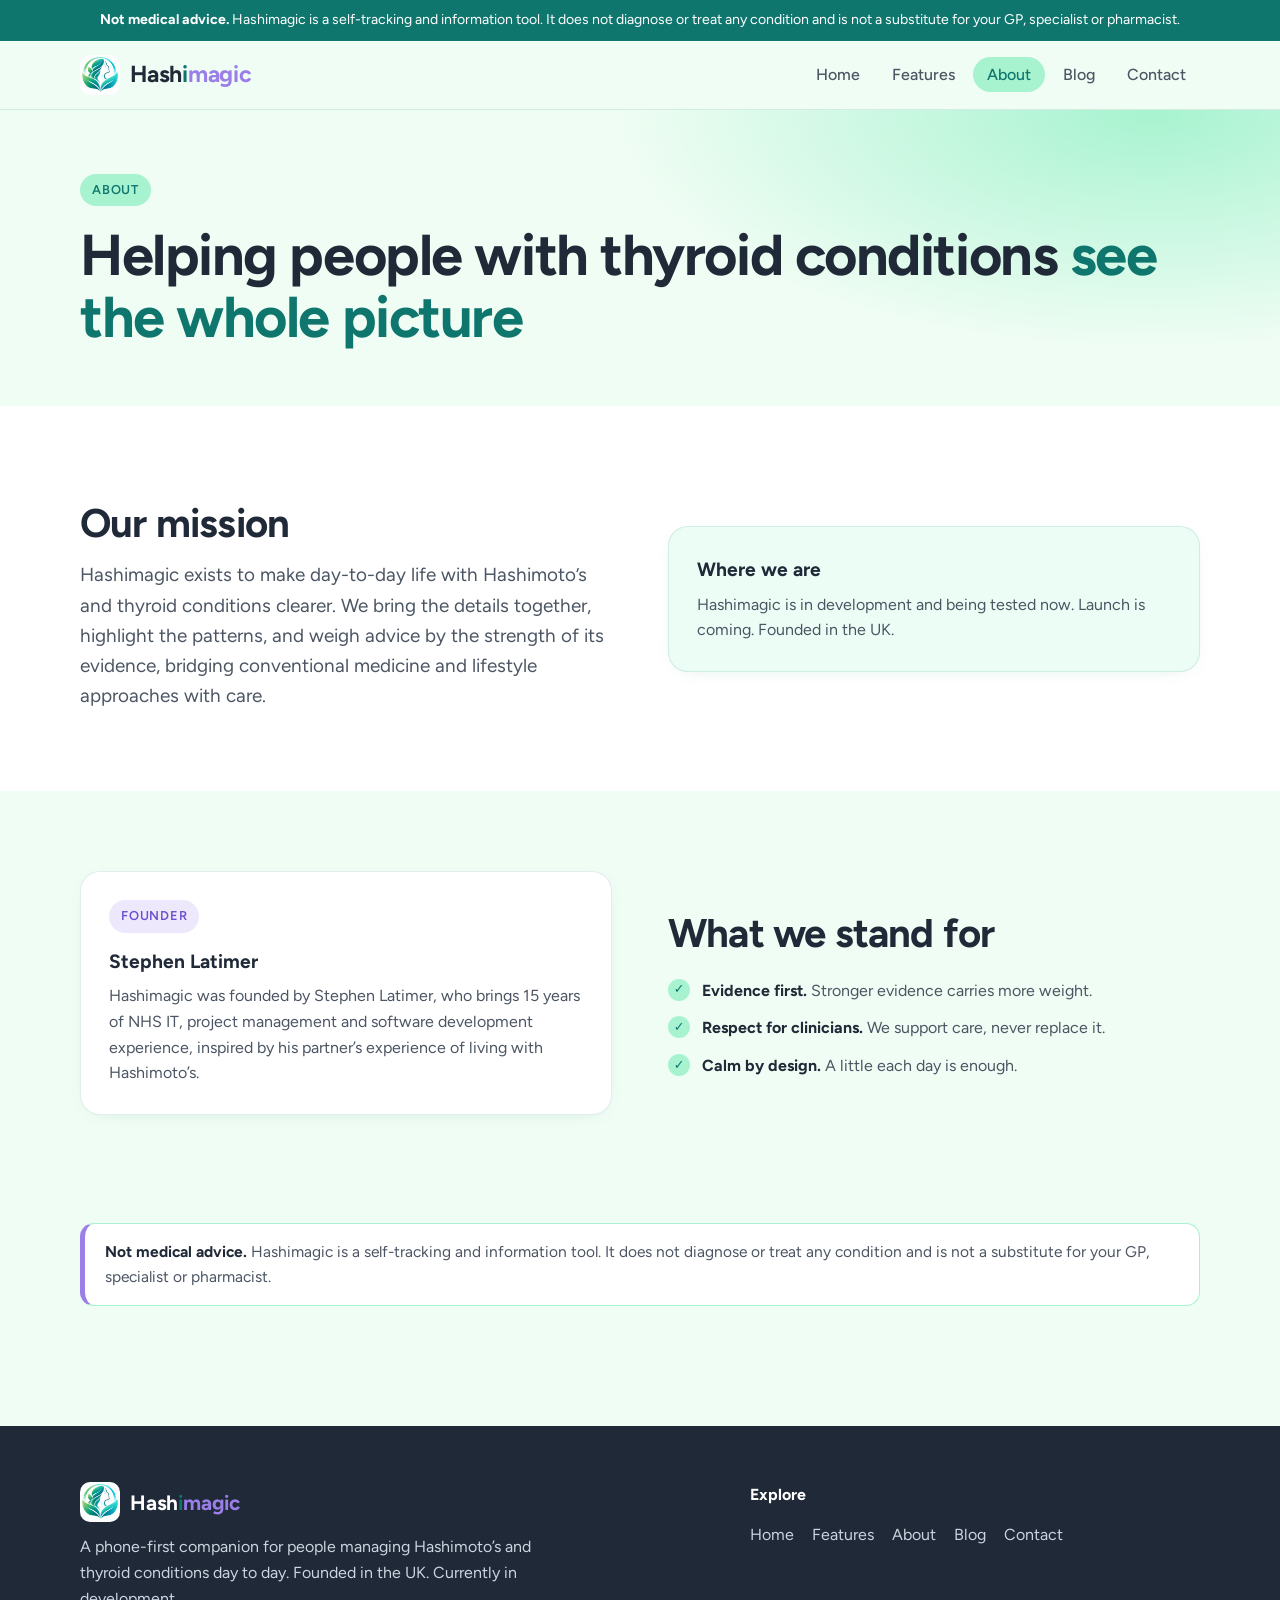
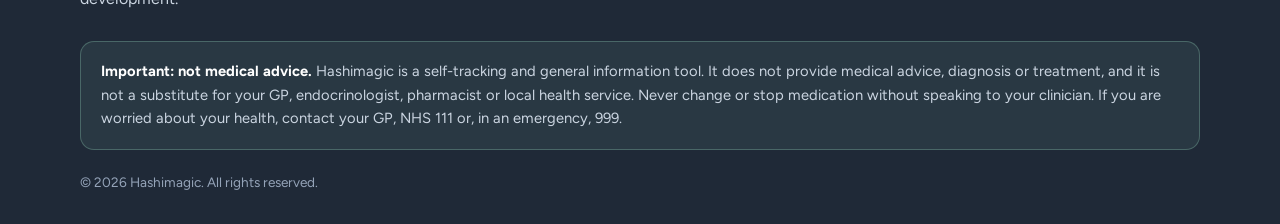
==== about.html @ 7b04ea35 "Hashimagic website" ====
<!DOCTYPE html><html lang="en-GB"><head><meta charset="utf-8"><meta name="viewport" content="width=device-width,initial-scale=1">
<title>About — Hashimagic</title><meta name="description" content="About Hashimagic."><meta name="theme-color" content="#0F766E">
<link rel="icon" href="img/favicon.svg"><link rel="preconnect" href="https://fonts.googleapis.com"><link rel="preconnect" href="https://fonts.gstatic.com" crossorigin>
<link rel="stylesheet" href="https://fonts.googleapis.com/css2?family=Figtree:wght@400;500;600;700&display=swap"><link rel="stylesheet" href="styles.css"></head><body>
<div class="notice"><strong>Not medical advice.</strong> Hashimagic is a self-tracking and information tool. It does not diagnose or treat any condition and is not a substitute for your GP, specialist or pharmacist.</div>
<header><div class="wrap nav"><a class="brand" href="index.html"><img src="img/hashimagic-mark.png" alt="Hashimagic logo"><span class="wm"><span class="wm-h">Hash</span><span class="wm-i">i</span><span class="wm-m">magic</span></span></a>
<button class="menu-btn" aria-label="Menu" onclick="document.querySelector('.links').classList.toggle('open')">Menu</button>
<ul class="links"><li><a href="index.html">Home</a></li><li><a href="features.html">Features</a></li><li><a href="about.html" class=on>About</a></li><li><a href="blog.html">Blog</a></li><li><a href="contact.html">Contact</a></li></ul></div></header>
<main>
<section class="page-hero"><div class="wrap"><span class="pill">About</span><h1>Helping people with thyroid conditions <em>see the whole picture</em></h1></div></section>
<section class="alt"><div class="wrap grid2"><div><h2>Our mission</h2><p class="lead">Hashimagic exists to make day-to-day life with Hashimoto&rsquo;s and thyroid conditions clearer. We bring the details together, highlight the patterns, and weigh advice by the strength of its evidence, bridging conventional medicine and lifestyle approaches with care.</p></div>
<div class="card"><h3>Where we are</h3><p>Hashimagic is in development and being tested now. Launch is coming. Founded in the UK.</p></div></div></section>
<section><div class="wrap grid2"><div class="card"><span class="pill ins">Founder</span><h3 style="margin-top:14px">Stephen Latimer</h3><p>Hashimagic was founded by Stephen Latimer, who brings 15 years of NHS IT, project management and software development experience, inspired by his partner&rsquo;s experience of living with Hashimoto&rsquo;s.</p></div>
<div><h2>What we stand for</h2><ul class="ticks"><li><strong>Evidence first.</strong> Stronger evidence carries more weight.</li><li><strong>Respect for clinicians.</strong> We support care, never replace it.</li><li><strong>Calm by design.</strong> A little each day is enough.</li></ul></div></div></section>
<section style="padding-top:0"><div class="wrap"><div class="disclaimer"><strong>Not medical advice.</strong> Hashimagic is a self-tracking and information tool. It does not diagnose or treat any condition and is not a substitute for your GP, specialist or pharmacist.</div></div></section></main>
<footer><div class="wrap"><div class="fgrid"><div><a class="brand" href="index.html"><img src="img/hashimagic-mark.png" alt=""><span class="wm"><span class="wm-h">Hash</span><span class="wm-i">i</span><span class="wm-m">magic</span></span></a>
<p style="margin-top:12px;max-width:30em">A phone-first companion for people managing Hashimoto&rsquo;s and thyroid conditions day to day. Founded in the UK. Currently in development.</p></div>
<div><strong style="color:#fff">Explore</strong><ul class="flinks"><li><a href="index.html">Home</a></li><li><a href="features.html">Features</a></li><li><a href="about.html">About</a></li><li><a href="blog.html">Blog</a></li><li><a href="contact.html">Contact</a></li></ul></div></div>
<div class="fdisc"><strong>Important: not medical advice.</strong> Hashimagic is a self-tracking and general information tool. It does not provide medical advice, diagnosis or treatment, and it is not a substitute for your GP, endocrinologist, pharmacist or local health service. Never change or stop medication without speaking to your clinician. If you are worried about your health, contact your GP, NHS 111 or, in an emergency, 999.</div>
<p class="copy">&copy; 2026 Hashimagic. All rights reserved.</p></div></footer></body></html>
---- styles.css ----
:root{--primary:#0F766E;--primary-dk:#0b5d57;--bg:#F0FDF4;--surface:#ECFDF5;--text:#1F2937;--muted:#4B5563;--insight:#9B7FE8;--mint:#A7F3D0;--white:#fff;--r:20px;--shadow:0 10px 30px -12px rgba(15,118,110,.25)}
*{box-sizing:border-box;margin:0}html{scroll-behavior:smooth}
body{font-family:'Figtree',system-ui,sans-serif;color:var(--text);background:var(--bg);line-height:1.6;-webkit-font-smoothing:antialiased}
a{color:var(--primary)}img{max-width:100%;display:block}
.wrap{max-width:1160px;margin:0 auto;padding:0 20px}
.notice{background:var(--primary);color:#fff;font-size:.88rem;text-align:center;padding:9px 16px}
.notice strong{font-weight:700}
header{position:sticky;top:0;z-index:20;background:rgba(240,253,244,.92);backdrop-filter:blur(10px);border-bottom:1px solid rgba(15,118,110,.12)}
.nav{display:flex;align-items:center;justify-content:space-between;height:68px}
.brand{display:flex;align-items:center;gap:10px;text-decoration:none;font-weight:700;font-size:1.45rem;letter-spacing:-.01em}
.brand img{width:40px;height:40px;border-radius:10px}
.wm-h{color:#1F2937}.wm-i{color:#0F766E}.wm-m{color:#9B7FE8}
.links{display:flex;gap:4px;list-style:none;padding:0}
.links a{text-decoration:none;color:var(--muted);font-weight:500;padding:8px 14px;border-radius:999px}
.links a:hover{color:var(--primary);background:var(--surface)}
.links a.on{color:var(--primary);background:var(--mint)}
.menu-btn{display:none;background:none;border:1px solid rgba(15,118,110,.25);border-radius:10px;padding:8px 12px;font:inherit;color:var(--primary);font-weight:600}
@media(max-width:820px){.menu-btn{display:block}.links{display:none;position:absolute;top:68px;left:0;right:0;flex-direction:column;background:var(--bg);padding:10px 20px 18px;border-bottom:1px solid rgba(15,118,110,.12)}.links.open{display:flex}.links a{display:block;padding:12px 14px}}
.btn{display:inline-block;background:var(--primary);color:#fff;text-decoration:none;font-weight:600;padding:14px 26px;border-radius:14px;box-shadow:var(--shadow)}
.btn:hover{background:var(--primary-dk)}
.btn.ghost{background:transparent;color:var(--primary);box-shadow:none;border:1.5px solid var(--primary)}
.pill{display:inline-block;background:var(--mint);color:var(--primary);font-weight:600;font-size:.8rem;letter-spacing:.06em;text-transform:uppercase;padding:6px 12px;border-radius:999px}
.pill.ins{background:#EEE8FC;color:#6b4fd0}
.hero{padding:64px 0 56px;background:radial-gradient(1100px 500px at 85% 0%,var(--mint) 0,transparent 60%),radial-gradient(700px 400px at 0% 100%,#EEE8FC 0,transparent 60%)}
.hero-grid{display:grid;grid-template-columns:1.1fr .9fr;gap:48px;align-items:center}
h1{font-size:clamp(2.2rem,5vw,3.6rem);line-height:1.08;letter-spacing:-.025em;margin:18px 0}
h1 em{font-style:normal;color:var(--primary)}
h2{font-size:clamp(1.7rem,3.4vw,2.5rem);line-height:1.15;letter-spacing:-.02em;margin:14px 0 14px}
h3{font-size:1.2rem;margin-bottom:6px}
.lead{font-size:1.18rem;color:var(--muted);max-width:40em}
.cta{display:flex;gap:12px;flex-wrap:wrap;margin-top:28px}
.phones{display:flex;justify-content:center;align-items:flex-start;gap:18px}
.phone{width:240px;border-radius:34px;padding:9px;background:#1F2937;box-shadow:0 30px 60px -20px rgba(31,41,55,.45)}
.phone img{border-radius:26px}
.phones .phone:nth-child(2){margin-top:60px}
@media(max-width:900px){.hero-grid{grid-template-columns:1fr}.phone{width:46%;max-width:230px}}
section{padding:80px 0}
.alt{background:var(--white)}
.center{text-align:center}.center .lead{margin:0 auto}
.disclaimer{background:var(--white);border:1px solid var(--mint);border-left:5px solid var(--insight);border-radius:14px;padding:16px 20px;margin-top:28px;color:var(--muted);font-size:.97rem}
.disclaimer strong{color:var(--text)}
.grid3{display:grid;grid-template-columns:repeat(3,1fr);gap:22px;margin-top:44px}
.grid2{display:grid;grid-template-columns:1fr 1fr;gap:56px;align-items:center}
@media(max-width:900px){.grid3,.grid2{grid-template-columns:1fr}.grid2{gap:32px}}
.card{background:var(--white);border:1px solid rgba(15,118,110,.12);border-radius:var(--r);padding:28px;box-shadow:0 4px 20px -14px rgba(15,118,110,.35)}
.alt .card{background:var(--surface)}
.ico{width:48px;height:48px;border-radius:14px;background:var(--mint);display:grid;place-items:center;margin-bottom:16px;color:var(--primary);font-weight:700;font-size:1.3rem}
.card p,.muted{color:var(--muted)}
.chips{display:flex;flex-wrap:wrap;gap:10px;margin-top:24px}
.chip{background:var(--surface);border:1px solid var(--mint);border-radius:999px;padding:8px 16px;font-weight:600;color:var(--primary)}
.ticks{list-style:none;padding:0;margin-top:22px}
.ticks li{padding-left:34px;position:relative;margin:12px 0;color:var(--muted)}
.ticks li:before{content:"✓";position:absolute;left:0;top:1px;width:22px;height:22px;border-radius:50%;background:var(--mint);color:var(--primary);font-weight:700;font-size:.8rem;display:grid;place-items:center}
.ticks strong{color:var(--text)}
.weight{display:flex;flex-direction:column;gap:10px;margin-top:8px}
.bar{display:flex;align-items:center;gap:12px;font-weight:600}
.bar span{flex:0 0 150px;font-size:.95rem}
.bar i{height:12px;border-radius:999px;background:linear-gradient(90deg,var(--primary),var(--insight))}
.shots{display:grid;grid-template-columns:repeat(4,1fr);gap:26px;margin-top:48px}
.shots figure{margin:0;text-align:center}
.shots .phone{width:100%;margin:0 auto}
.shots figcaption{margin-top:14px;font-weight:600}
.shots figcaption small{display:block;color:var(--muted);font-weight:400}
@media(max-width:900px){.shots{grid-template-columns:1fr 1fr;gap:18px}}
.band{background:linear-gradient(135deg,var(--primary),#0d5f59);color:#fff;border-radius:28px;padding:56px 40px;text-align:center}
.band .lead{color:#d1fae5;margin:0 auto}
.band .btn{background:#fff;color:var(--primary)}
.page-hero{padding:64px 0 40px;background:radial-gradient(900px 400px at 90% 0%,var(--mint) 0,transparent 60%)}
.soon{max-width:640px;margin:0 auto;text-align:center;padding:40px 0 20px}
.soon .card{margin-top:30px;text-align:left}
footer{background:#1F2937;color:#cbd5e1;padding:56px 0 30px;margin-top:40px}
footer .brand{font-size:1.3rem}footer .wm-h{color:#fff}
.fgrid{display:grid;grid-template-columns:1.4fr 1fr;gap:40px}
@media(max-width:820px){.fgrid{grid-template-columns:1fr}}
.flinks{display:flex;flex-wrap:wrap;gap:18px;list-style:none;padding:0;margin-top:14px}
.flinks a{color:#cbd5e1;text-decoration:none}.flinks a:hover{color:var(--mint)}
.fdisc{margin-top:30px;padding:18px 20px;border-radius:14px;background:rgba(167,243,208,.08);border:1px solid rgba(167,243,208,.25);font-size:.92rem}
.fdisc strong{color:#fff}
.copy{margin-top:22px;font-size:.85rem;color:#94a3b8}
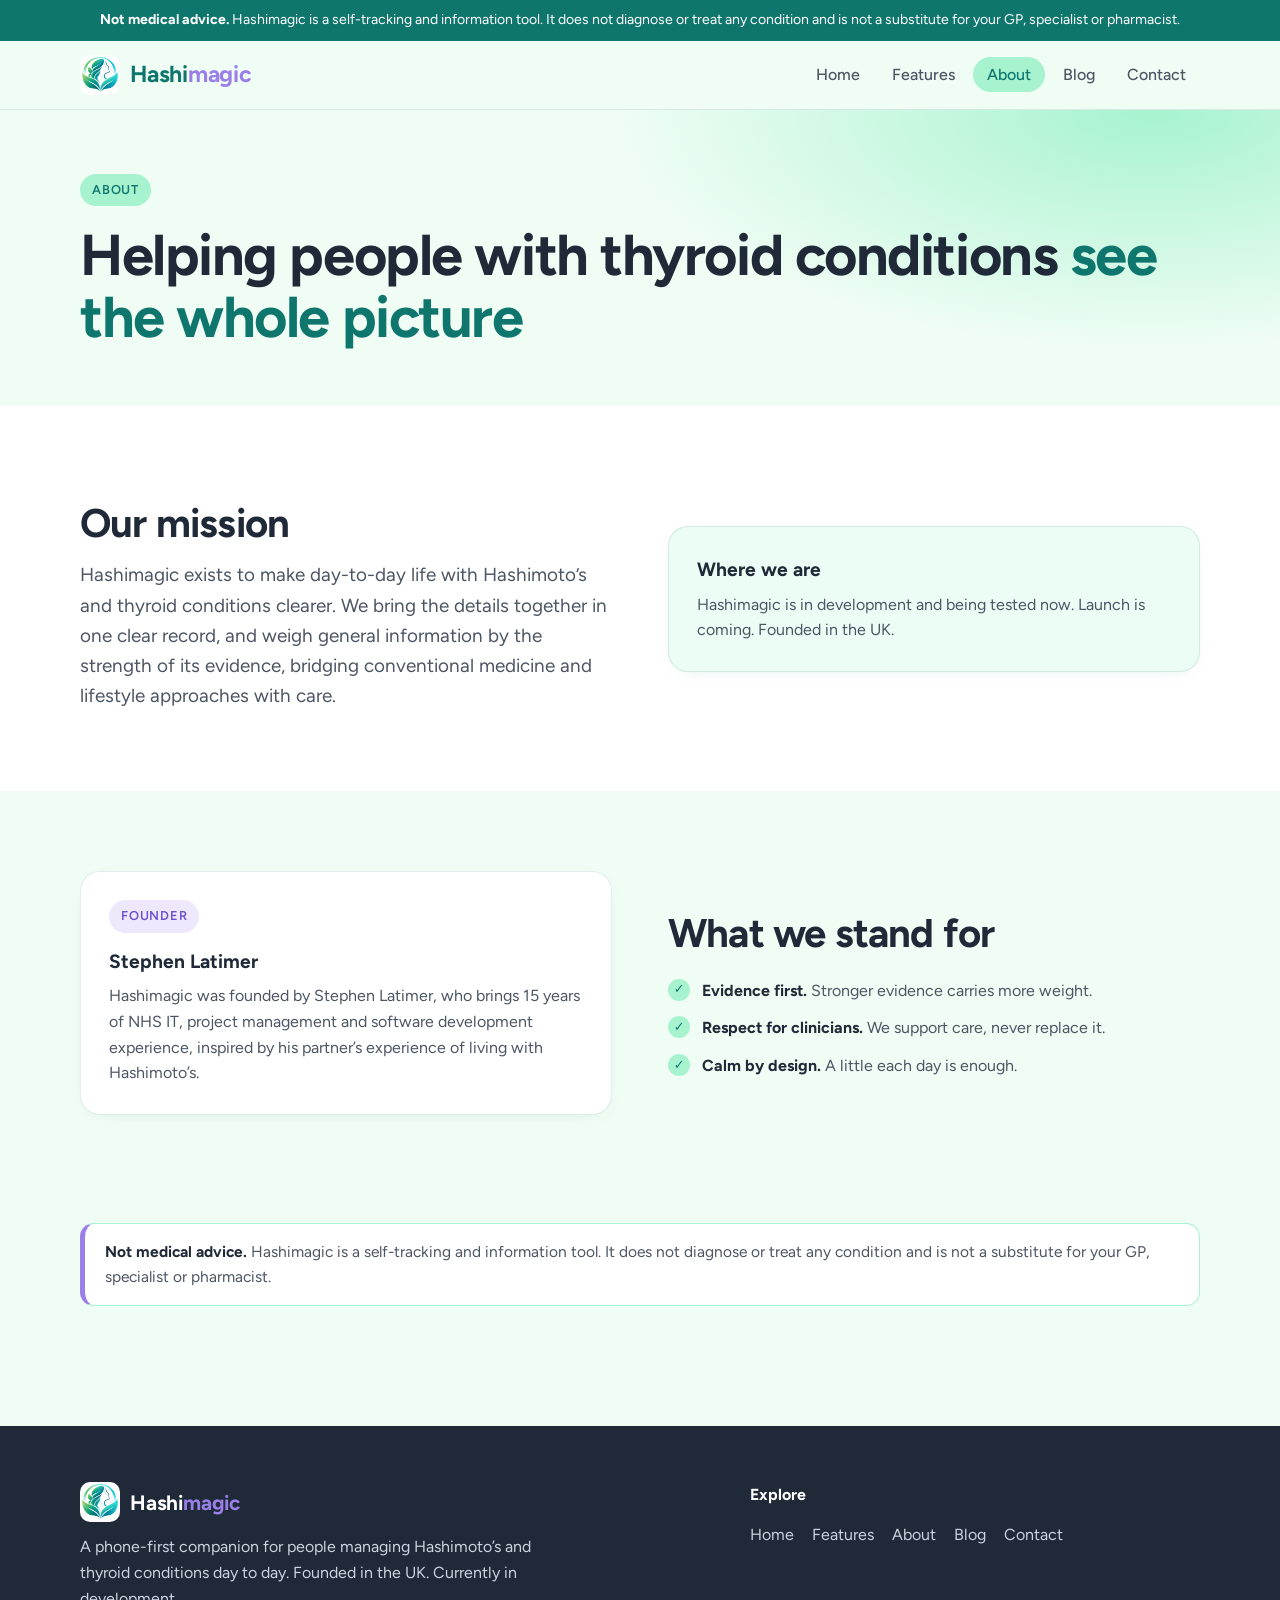
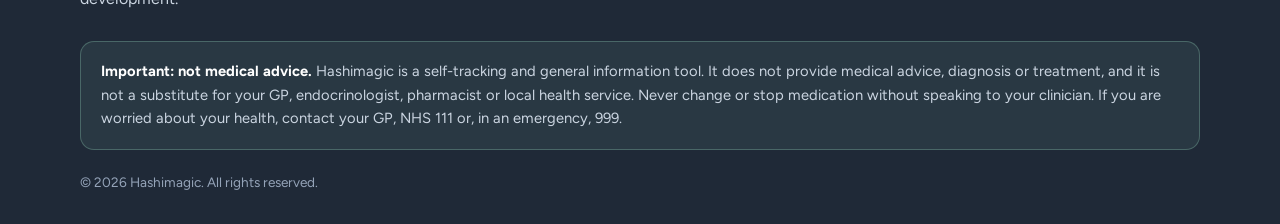
==== commit 6d821bcf: "Record-and-track wording (12 approved changes)" ====
--- a/about.html
+++ b/about.html
@@ -8,7 +8,7 @@
 <ul class="links"><li><a href="index.html">Home</a></li><li><a href="features.html">Features</a></li><li><a href="about.html" class=on>About</a></li><li><a href="blog.html">Blog</a></li><li><a href="contact.html">Contact</a></li></ul></div></header>
 <main>
 <section class="page-hero"><div class="wrap"><span class="pill">About</span><h1>Helping people with thyroid conditions <em>see the whole picture</em></h1></div></section>
-<section class="alt"><div class="wrap grid2"><div><h2>Our mission</h2><p class="lead">Hashimagic exists to make day-to-day life with Hashimoto&rsquo;s and thyroid conditions clearer. We bring the details together, highlight the patterns, and weigh advice by the strength of its evidence, bridging conventional medicine and lifestyle approaches with care.</p></div>
+<section class="alt"><div class="wrap grid2"><div><h2>Our mission</h2><p class="lead">Hashimagic exists to make day-to-day life with Hashimoto&rsquo;s and thyroid conditions clearer. We bring the details together in one clear record, and weigh general information by the strength of its evidence, bridging conventional medicine and lifestyle approaches with care.</p></div>
 <div class="card"><h3>Where we are</h3><p>Hashimagic is in development and being tested now. Launch is coming. Founded in the UK.</p></div></div></section>
 <section><div class="wrap grid2"><div class="card"><span class="pill ins">Founder</span><h3 style="margin-top:14px">Stephen Latimer</h3><p>Hashimagic was founded by Stephen Latimer, who brings 15 years of NHS IT, project management and software development experience, inspired by his partner&rsquo;s experience of living with Hashimoto&rsquo;s.</p></div>
 <div><h2>What we stand for</h2><ul class="ticks"><li><strong>Evidence first.</strong> Stronger evidence carries more weight.</li><li><strong>Respect for clinicians.</strong> We support care, never replace it.</li><li><strong>Calm by design.</strong> A little each day is enough.</li></ul></div></div></section>
--- a/styles.css
+++ b/styles.css
@@ -9,7 +9,7 @@
 .nav{display:flex;align-items:center;justify-content:space-between;height:68px}
 .brand{display:flex;align-items:center;gap:10px;text-decoration:none;font-weight:700;font-size:1.45rem;letter-spacing:-.01em}
 .brand img{width:40px;height:40px;border-radius:10px}
-.wm-h{color:#1F2937}.wm-i{color:#0F766E}.wm-m{color:#9B7FE8}
+.wm-h{color:#0F766E}.wm-i{color:#0F766E}.wm-m{color:#9B7FE8}
 .links{display:flex;gap:4px;list-style:none;padding:0}
 .links a{text-decoration:none;color:var(--muted);font-weight:500;padding:8px 14px;border-radius:999px}
 .links a:hover{color:var(--primary);background:var(--surface)}
@@ -69,7 +69,7 @@
 .soon{max-width:640px;margin:0 auto;text-align:center;padding:40px 0 20px}
 .soon .card{margin-top:30px;text-align:left}
 footer{background:#1F2937;color:#cbd5e1;padding:56px 0 30px;margin-top:40px}
-footer .brand{font-size:1.3rem}footer .wm-h{color:#fff}
+footer .brand{font-size:1.3rem}footer .wm-h,footer .wm-i{color:#fff}
 .fgrid{display:grid;grid-template-columns:1.4fr 1fr;gap:40px}
 @media(max-width:820px){.fgrid{grid-template-columns:1fr}}
 .flinks{display:flex;flex-wrap:wrap;gap:18px;list-style:none;padding:0;margin-top:14px}
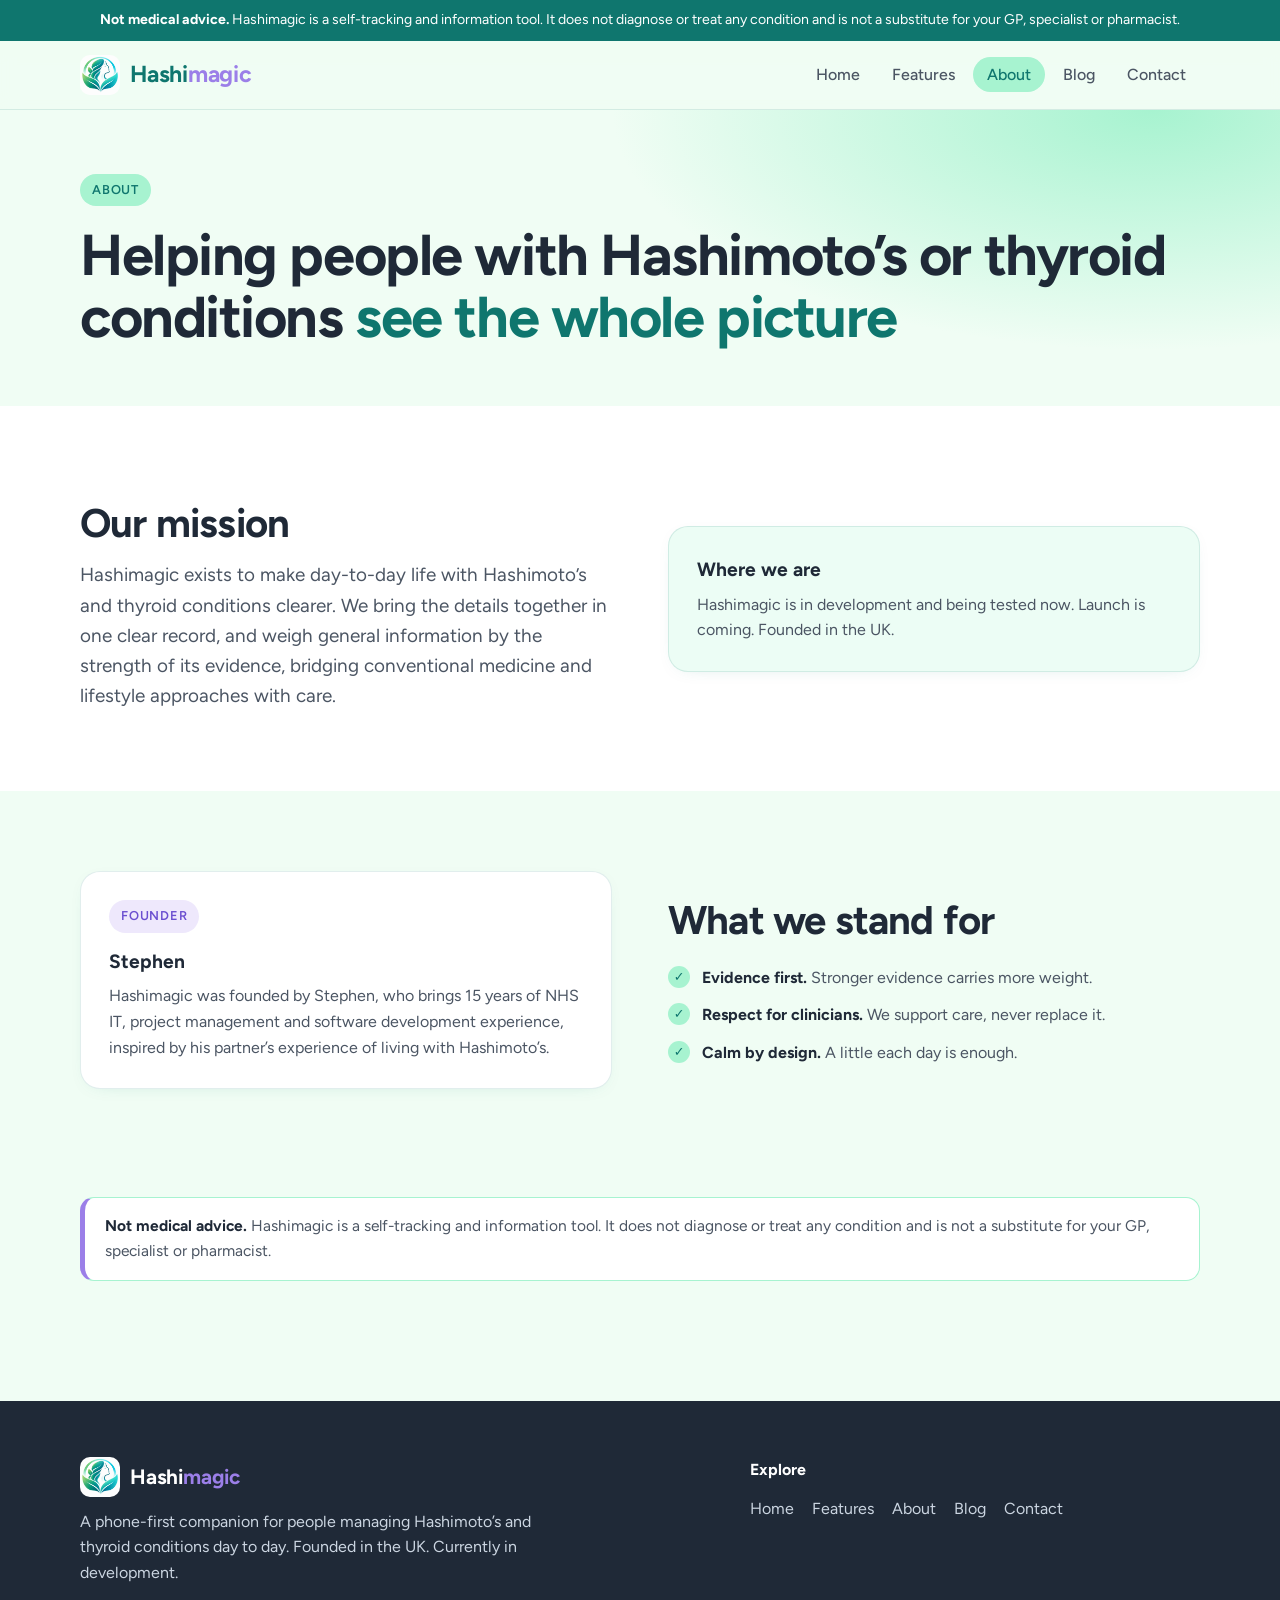
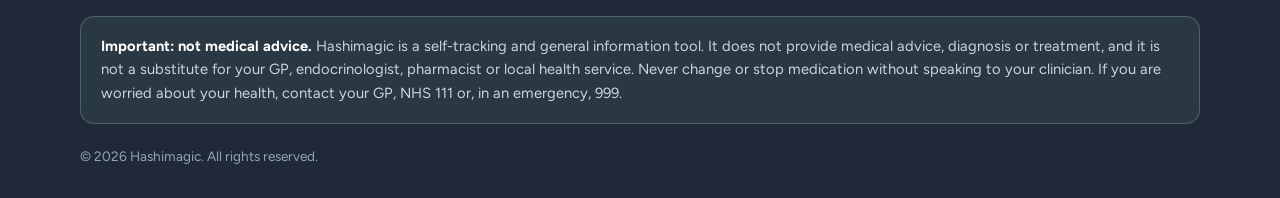
==== commit 9f113512: "Remove surname; add Beta app link, testers note and feedback email" ====
--- a/about.html
+++ b/about.html
@@ -7,10 +7,10 @@
 <button class="menu-btn" aria-label="Menu" onclick="document.querySelector('.links').classList.toggle('open')">Menu</button>
 <ul class="links"><li><a href="index.html">Home</a></li><li><a href="features.html">Features</a></li><li><a href="about.html" class=on>About</a></li><li><a href="blog.html">Blog</a></li><li><a href="contact.html">Contact</a></li></ul></div></header>
 <main>
-<section class="page-hero"><div class="wrap"><span class="pill">About</span><h1>Helping people with thyroid conditions <em>see the whole picture</em></h1></div></section>
+<section class="page-hero"><div class="wrap"><span class="pill">About</span><h1>Helping people with Hashimoto&rsquo;s or thyroid conditions <em>see the whole picture</em></h1></div></section>
 <section class="alt"><div class="wrap grid2"><div><h2>Our mission</h2><p class="lead">Hashimagic exists to make day-to-day life with Hashimoto&rsquo;s and thyroid conditions clearer. We bring the details together in one clear record, and weigh general information by the strength of its evidence, bridging conventional medicine and lifestyle approaches with care.</p></div>
 <div class="card"><h3>Where we are</h3><p>Hashimagic is in development and being tested now. Launch is coming. Founded in the UK.</p></div></div></section>
-<section><div class="wrap grid2"><div class="card"><span class="pill ins">Founder</span><h3 style="margin-top:14px">Stephen Latimer</h3><p>Hashimagic was founded by Stephen Latimer, who brings 15 years of NHS IT, project management and software development experience, inspired by his partner&rsquo;s experience of living with Hashimoto&rsquo;s.</p></div>
+<section><div class="wrap grid2"><div class="card"><span class="pill ins">Founder</span><h3 style="margin-top:14px">Stephen</h3><p>Hashimagic was founded by Stephen, who brings 15 years of NHS IT, project management and software development experience, inspired by his partner&rsquo;s experience of living with Hashimoto&rsquo;s.</p></div>
 <div><h2>What we stand for</h2><ul class="ticks"><li><strong>Evidence first.</strong> Stronger evidence carries more weight.</li><li><strong>Respect for clinicians.</strong> We support care, never replace it.</li><li><strong>Calm by design.</strong> A little each day is enough.</li></ul></div></div></section>
 <section style="padding-top:0"><div class="wrap"><div class="disclaimer"><strong>Not medical advice.</strong> Hashimagic is a self-tracking and information tool. It does not diagnose or treat any condition and is not a substitute for your GP, specialist or pharmacist.</div></div></section></main>
 <footer><div class="wrap"><div class="fgrid"><div><a class="brand" href="index.html"><img src="img/hashimagic-mark.png" alt=""><span class="wm"><span class="wm-h">Hash</span><span class="wm-i">i</span><span class="wm-m">magic</span></span></a>
--- a/styles.css
+++ b/styles.css
@@ -44,7 +44,7 @@
 @media(max-width:900px){.grid3,.grid2{grid-template-columns:1fr}.grid2{gap:32px}}
 .card{background:var(--white);border:1px solid rgba(15,118,110,.12);border-radius:var(--r);padding:28px;box-shadow:0 4px 20px -14px rgba(15,118,110,.35)}
 .alt .card{background:var(--surface)}
-.ico{width:48px;height:48px;border-radius:14px;background:var(--mint);display:grid;place-items:center;margin-bottom:16px;color:var(--primary);font-weight:700;font-size:1.3rem}
+.ico{width:48px;height:48px;border-radius:14px;background:var(--mint);display:grid;place-items:center;margin-bottom:16px;color:var(--primary);font-weight:700;font-size:1.3rem}.ico-svg{width:24px;height:24px;display:block}
 .card p,.muted{color:var(--muted)}
 .chips{display:flex;flex-wrap:wrap;gap:10px;margin-top:24px}
 .chip{background:var(--surface);border:1px solid var(--mint);border-radius:999px;padding:8px 16px;font-weight:600;color:var(--primary)}
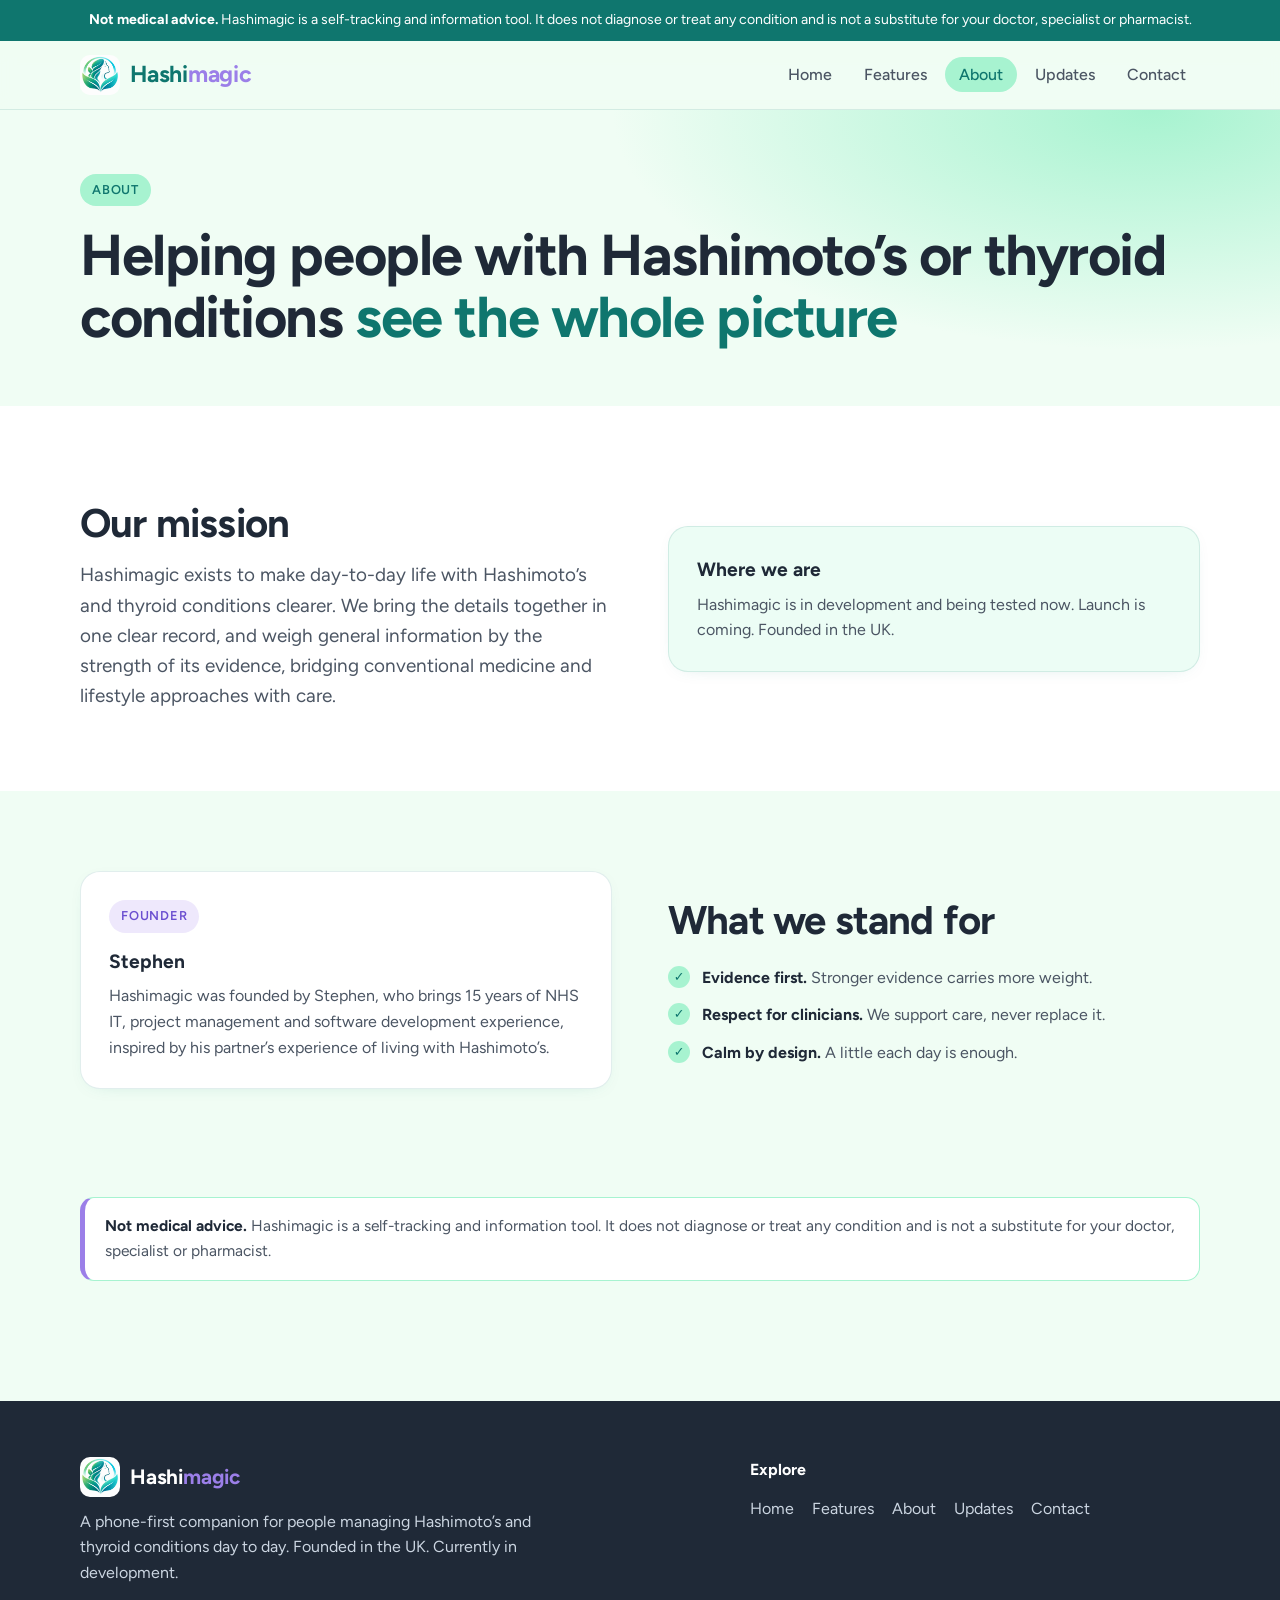
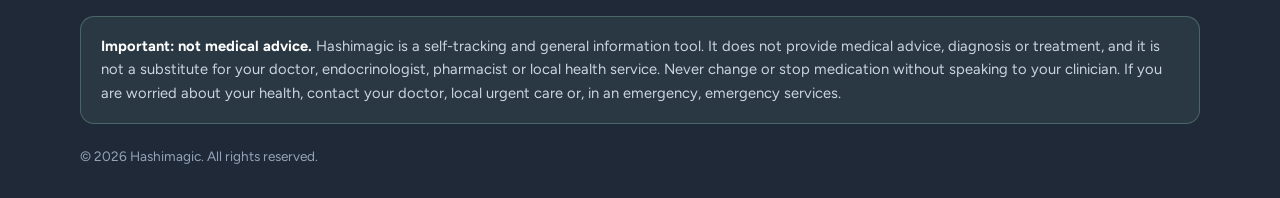
==== commit 1009ae97: "Rename Blog to Updates, restructure page, apply neutral wording Updates page with ready / in progres" ====
--- a/about.html
+++ b/about.html
@@ -1,20 +1,20 @@
 <!DOCTYPE html><html lang="en-GB"><head><meta charset="utf-8"><meta name="viewport" content="width=device-width,initial-scale=1">
-<title>About — Hashimagic</title><meta name="description" content="About Hashimagic."><meta name="theme-color" content="#0F766E">
+<title>About: Hashimagic</title><meta name="description" content="About Hashimagic."><meta name="theme-color" content="#0F766E">
 <link rel="icon" href="img/favicon.svg"><link rel="preconnect" href="https://fonts.googleapis.com"><link rel="preconnect" href="https://fonts.gstatic.com" crossorigin>
 <link rel="stylesheet" href="https://fonts.googleapis.com/css2?family=Figtree:wght@400;500;600;700&display=swap"><link rel="stylesheet" href="styles.css"></head><body>
-<div class="notice"><strong>Not medical advice.</strong> Hashimagic is a self-tracking and information tool. It does not diagnose or treat any condition and is not a substitute for your GP, specialist or pharmacist.</div>
+<div class="notice"><strong>Not medical advice.</strong> Hashimagic is a self-tracking and information tool. It does not diagnose or treat any condition and is not a substitute for your doctor, specialist or pharmacist.</div>
 <header><div class="wrap nav"><a class="brand" href="index.html"><img src="img/hashimagic-mark.png" alt="Hashimagic logo"><span class="wm"><span class="wm-h">Hash</span><span class="wm-i">i</span><span class="wm-m">magic</span></span></a>
 <button class="menu-btn" aria-label="Menu" onclick="document.querySelector('.links').classList.toggle('open')">Menu</button>
-<ul class="links"><li><a href="index.html">Home</a></li><li><a href="features.html">Features</a></li><li><a href="about.html" class=on>About</a></li><li><a href="blog.html">Blog</a></li><li><a href="contact.html">Contact</a></li></ul></div></header>
+<ul class="links"><li><a href="index.html">Home</a></li><li><a href="features.html">Features</a></li><li><a href="about.html" class=on>About</a></li><li><a href="updates.html">Updates</a></li><li><a href="contact.html">Contact</a></li></ul></div></header>
 <main>
 <section class="page-hero"><div class="wrap"><span class="pill">About</span><h1>Helping people with Hashimoto&rsquo;s or thyroid conditions <em>see the whole picture</em></h1></div></section>
 <section class="alt"><div class="wrap grid2"><div><h2>Our mission</h2><p class="lead">Hashimagic exists to make day-to-day life with Hashimoto&rsquo;s and thyroid conditions clearer. We bring the details together in one clear record, and weigh general information by the strength of its evidence, bridging conventional medicine and lifestyle approaches with care.</p></div>
 <div class="card"><h3>Where we are</h3><p>Hashimagic is in development and being tested now. Launch is coming. Founded in the UK.</p></div></div></section>
 <section><div class="wrap grid2"><div class="card"><span class="pill ins">Founder</span><h3 style="margin-top:14px">Stephen</h3><p>Hashimagic was founded by Stephen, who brings 15 years of NHS IT, project management and software development experience, inspired by his partner&rsquo;s experience of living with Hashimoto&rsquo;s.</p></div>
 <div><h2>What we stand for</h2><ul class="ticks"><li><strong>Evidence first.</strong> Stronger evidence carries more weight.</li><li><strong>Respect for clinicians.</strong> We support care, never replace it.</li><li><strong>Calm by design.</strong> A little each day is enough.</li></ul></div></div></section>
-<section style="padding-top:0"><div class="wrap"><div class="disclaimer"><strong>Not medical advice.</strong> Hashimagic is a self-tracking and information tool. It does not diagnose or treat any condition and is not a substitute for your GP, specialist or pharmacist.</div></div></section></main>
+<section style="padding-top:0"><div class="wrap"><div class="disclaimer"><strong>Not medical advice.</strong> Hashimagic is a self-tracking and information tool. It does not diagnose or treat any condition and is not a substitute for your doctor, specialist or pharmacist.</div></div></section></main>
 <footer><div class="wrap"><div class="fgrid"><div><a class="brand" href="index.html"><img src="img/hashimagic-mark.png" alt=""><span class="wm"><span class="wm-h">Hash</span><span class="wm-i">i</span><span class="wm-m">magic</span></span></a>
 <p style="margin-top:12px;max-width:30em">A phone-first companion for people managing Hashimoto&rsquo;s and thyroid conditions day to day. Founded in the UK. Currently in development.</p></div>
-<div><strong style="color:#fff">Explore</strong><ul class="flinks"><li><a href="index.html">Home</a></li><li><a href="features.html">Features</a></li><li><a href="about.html">About</a></li><li><a href="blog.html">Blog</a></li><li><a href="contact.html">Contact</a></li></ul></div></div>
-<div class="fdisc"><strong>Important: not medical advice.</strong> Hashimagic is a self-tracking and general information tool. It does not provide medical advice, diagnosis or treatment, and it is not a substitute for your GP, endocrinologist, pharmacist or local health service. Never change or stop medication without speaking to your clinician. If you are worried about your health, contact your GP, NHS 111 or, in an emergency, 999.</div>
+<div><strong style="color:#fff">Explore</strong><ul class="flinks"><li><a href="index.html">Home</a></li><li><a href="features.html">Features</a></li><li><a href="about.html">About</a></li><li><a href="updates.html">Updates</a></li><li><a href="contact.html">Contact</a></li></ul></div></div>
+<div class="fdisc"><strong>Important: not medical advice.</strong> Hashimagic is a self-tracking and general information tool. It does not provide medical advice, diagnosis or treatment, and it is not a substitute for your doctor, endocrinologist, pharmacist or local health service. Never change or stop medication without speaking to your clinician. If you are worried about your health, contact your doctor, local urgent care or, in an emergency, emergency services.</div>
 <p class="copy">&copy; 2026 Hashimagic. All rights reserved.</p></div></footer></body></html>
--- a/styles.css
+++ b/styles.css
@@ -77,3 +77,30 @@
 .fdisc{margin-top:30px;padding:18px 20px;border-radius:14px;background:rgba(167,243,208,.08);border:1px solid rgba(167,243,208,.25);font-size:.92rem}
 .fdisc strong{color:#fff}
 .copy{margin-top:22px;font-size:.85rem;color:#94a3b8}
+
+/* Install guides */
+.guide-back{display:inline-block;margin:8px 0 4px;font-weight:600;text-decoration:none}
+.guide-back:hover{text-decoration:underline}
+.install-steps{display:flex;flex-direction:column;gap:36px;margin-top:28px;max-width:640px}
+.install-step{background:var(--white);border:1px solid rgba(15,118,110,.12);border-radius:var(--r);padding:22px;box-shadow:0 4px 20px -14px rgba(15,118,110,.35)}
+.install-step .step-num{display:inline-grid;place-items:center;width:36px;height:36px;border-radius:50%;background:var(--mint);color:var(--primary);font-weight:700;font-size:1.05rem;margin-bottom:12px}
+.install-step h2{font-size:1.35rem;margin:0 0 10px}
+.install-step p{color:var(--muted);font-size:1.05rem;margin:0 0 14px}
+.install-step img{width:100%;max-width:390px;margin:8px auto 0;border-radius:18px;border:1px solid rgba(15,118,110,.15);box-shadow:0 12px 28px -16px rgba(31,41,55,.35)}
+.install-note{background:var(--surface);border:1px solid var(--mint);border-radius:14px;padding:16px 18px;margin-top:18px;color:var(--muted);font-size:1rem}
+.install-note strong{color:var(--text)}
+.guide-links{display:flex;flex-wrap:wrap;gap:12px;margin:4px 0 14px}
+.guide-links{align-items:center}.guide-links a{font-weight:600;font-size:1.05rem;text-decoration:none;padding:8px 14px;border-radius:999px;background:var(--white);border:1.5px solid var(--primary)}.guide-links a:hover{background:var(--mint)}.guide-links span{color:var(--muted)}
+
+/* Updates page */
+.update-block{max-width:720px;margin:0 auto 40px;padding:28px;background:var(--white);border:1px solid rgba(15,118,110,.12);border-radius:var(--r);box-shadow:0 4px 20px -14px rgba(15,118,110,.35)}
+.alt .update-block{background:var(--surface)}
+.update-block h2{margin-top:12px;margin-bottom:10px;font-size:1.55rem}
+.update-block .lead{font-size:1.08rem;margin:0}
+.update-block .ticks{margin-top:16px}
+.timeline{list-style:none;padding:0;margin:0;border-left:3px solid var(--mint)}
+.timeline li{position:relative;padding:0 0 28px 22px}
+.timeline li:last-child{padding-bottom:0}
+.timeline li:before{content:"";position:absolute;left:-9px;top:6px;width:14px;height:14px;border-radius:50%;background:var(--primary);border:3px solid var(--mint)}
+.tl-date{display:block;font-weight:700;color:var(--primary);font-size:.95rem;letter-spacing:.02em;margin-bottom:4px}
+.timeline p{margin:0;color:var(--muted);font-size:1.05rem}
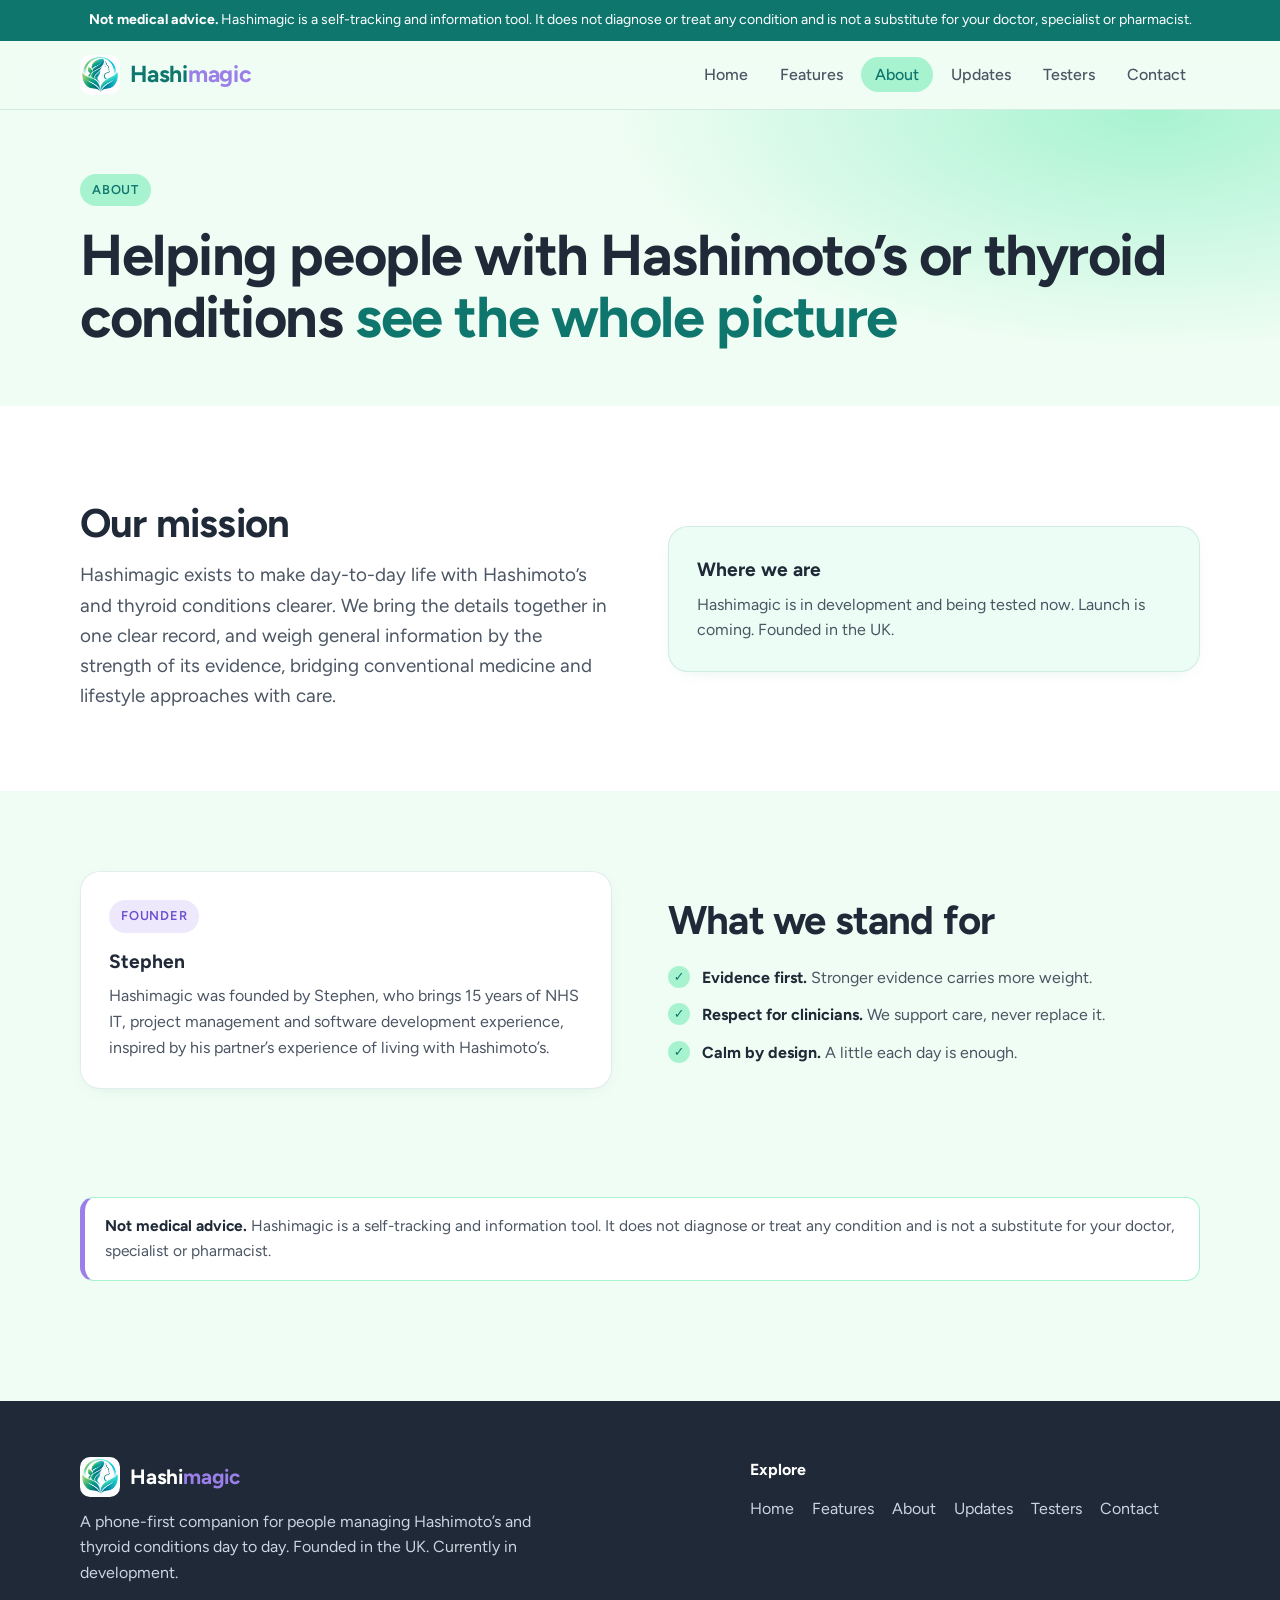
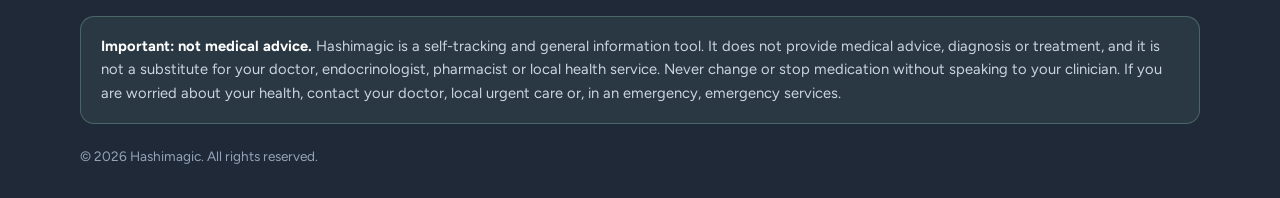
==== commit 3db0783a: "Add become a tester sign up page with mailto fallback New form collects name, email and optional tes" ====
--- a/about.html
+++ b/about.html
@@ -5,7 +5,7 @@
 <div class="notice"><strong>Not medical advice.</strong> Hashimagic is a self-tracking and information tool. It does not diagnose or treat any condition and is not a substitute for your doctor, specialist or pharmacist.</div>
 <header><div class="wrap nav"><a class="brand" href="index.html"><img src="img/hashimagic-mark.png" alt="Hashimagic logo"><span class="wm"><span class="wm-h">Hash</span><span class="wm-i">i</span><span class="wm-m">magic</span></span></a>
 <button class="menu-btn" aria-label="Menu" onclick="document.querySelector('.links').classList.toggle('open')">Menu</button>
-<ul class="links"><li><a href="index.html">Home</a></li><li><a href="features.html">Features</a></li><li><a href="about.html" class=on>About</a></li><li><a href="updates.html">Updates</a></li><li><a href="contact.html">Contact</a></li></ul></div></header>
+<ul class="links"><li><a href="index.html">Home</a></li><li><a href="features.html">Features</a></li><li><a href="about.html" class=on>About</a></li><li><a href="updates.html">Updates</a></li><li><a href="become-a-tester.html">Testers</a></li><li><a href="contact.html">Contact</a></li></ul></div></header>
 <main>
 <section class="page-hero"><div class="wrap"><span class="pill">About</span><h1>Helping people with Hashimoto&rsquo;s or thyroid conditions <em>see the whole picture</em></h1></div></section>
 <section class="alt"><div class="wrap grid2"><div><h2>Our mission</h2><p class="lead">Hashimagic exists to make day-to-day life with Hashimoto&rsquo;s and thyroid conditions clearer. We bring the details together in one clear record, and weigh general information by the strength of its evidence, bridging conventional medicine and lifestyle approaches with care.</p></div>
@@ -15,6 +15,6 @@
 <section style="padding-top:0"><div class="wrap"><div class="disclaimer"><strong>Not medical advice.</strong> Hashimagic is a self-tracking and information tool. It does not diagnose or treat any condition and is not a substitute for your doctor, specialist or pharmacist.</div></div></section></main>
 <footer><div class="wrap"><div class="fgrid"><div><a class="brand" href="index.html"><img src="img/hashimagic-mark.png" alt=""><span class="wm"><span class="wm-h">Hash</span><span class="wm-i">i</span><span class="wm-m">magic</span></span></a>
 <p style="margin-top:12px;max-width:30em">A phone-first companion for people managing Hashimoto&rsquo;s and thyroid conditions day to day. Founded in the UK. Currently in development.</p></div>
-<div><strong style="color:#fff">Explore</strong><ul class="flinks"><li><a href="index.html">Home</a></li><li><a href="features.html">Features</a></li><li><a href="about.html">About</a></li><li><a href="updates.html">Updates</a></li><li><a href="contact.html">Contact</a></li></ul></div></div>
+<div><strong style="color:#fff">Explore</strong><ul class="flinks"><li><a href="index.html">Home</a></li><li><a href="features.html">Features</a></li><li><a href="about.html">About</a></li><li><a href="updates.html">Updates</a></li><li><a href="become-a-tester.html">Testers</a></li><li><a href="contact.html">Contact</a></li></ul></div></div>
 <div class="fdisc"><strong>Important: not medical advice.</strong> Hashimagic is a self-tracking and general information tool. It does not provide medical advice, diagnosis or treatment, and it is not a substitute for your doctor, endocrinologist, pharmacist or local health service. Never change or stop medication without speaking to your clinician. If you are worried about your health, contact your doctor, local urgent care or, in an emergency, emergency services.</div>
 <p class="copy">&copy; 2026 Hashimagic. All rights reserved.</p></div></footer></body></html>
--- a/styles.css
+++ b/styles.css
@@ -104,3 +104,18 @@
 .timeline li:before{content:"";position:absolute;left:-9px;top:6px;width:14px;height:14px;border-radius:50%;background:var(--primary);border:3px solid var(--mint)}
 .tl-date{display:block;font-weight:700;color:var(--primary);font-size:.95rem;letter-spacing:.02em;margin-bottom:4px}
 .timeline p{margin:0;color:var(--muted);font-size:1.05rem}
+
+/* Become a tester form */
+.tester-form{max-width:640px;margin:0 auto;background:var(--white);border:1px solid rgba(15,118,110,.12);border-radius:var(--r);padding:28px;box-shadow:0 4px 20px -14px rgba(15,118,110,.35)}
+.alt .tester-form{background:var(--surface)}
+.tester-field{margin-bottom:20px}
+.tester-field label{display:block;font-weight:600;margin-bottom:8px;color:var(--text)}
+.tester-field .req{font-weight:500;color:var(--muted);font-size:.9rem}
+.tester-field .opt{font-weight:500;color:var(--muted);font-size:.9rem}
+.tester-field input,.tester-field select{width:100%;font:inherit;font-size:1.05rem;padding:12px 14px;border-radius:12px;border:1.5px solid rgba(15,118,110,.25);background:var(--white);color:var(--text)}
+.tester-field input:focus,.tester-field select:focus{outline:2px solid var(--primary);outline-offset:1px;border-color:var(--primary)}
+.field-hint{margin:8px 0 0;color:var(--muted);font-size:.95rem}
+.field-error{margin:8px 0 0;color:#b91c1c;font-size:.95rem;font-weight:500}
+.privacy-note{background:var(--white);border:1px solid var(--mint);border-radius:14px;padding:14px 16px;margin:8px 0 16px;color:var(--muted);font-size:.98rem}
+.mailto-note{margin:0 0 18px;color:var(--muted);font-size:.98rem}
+.tester-form .btn{border:none;cursor:pointer;font:inherit}
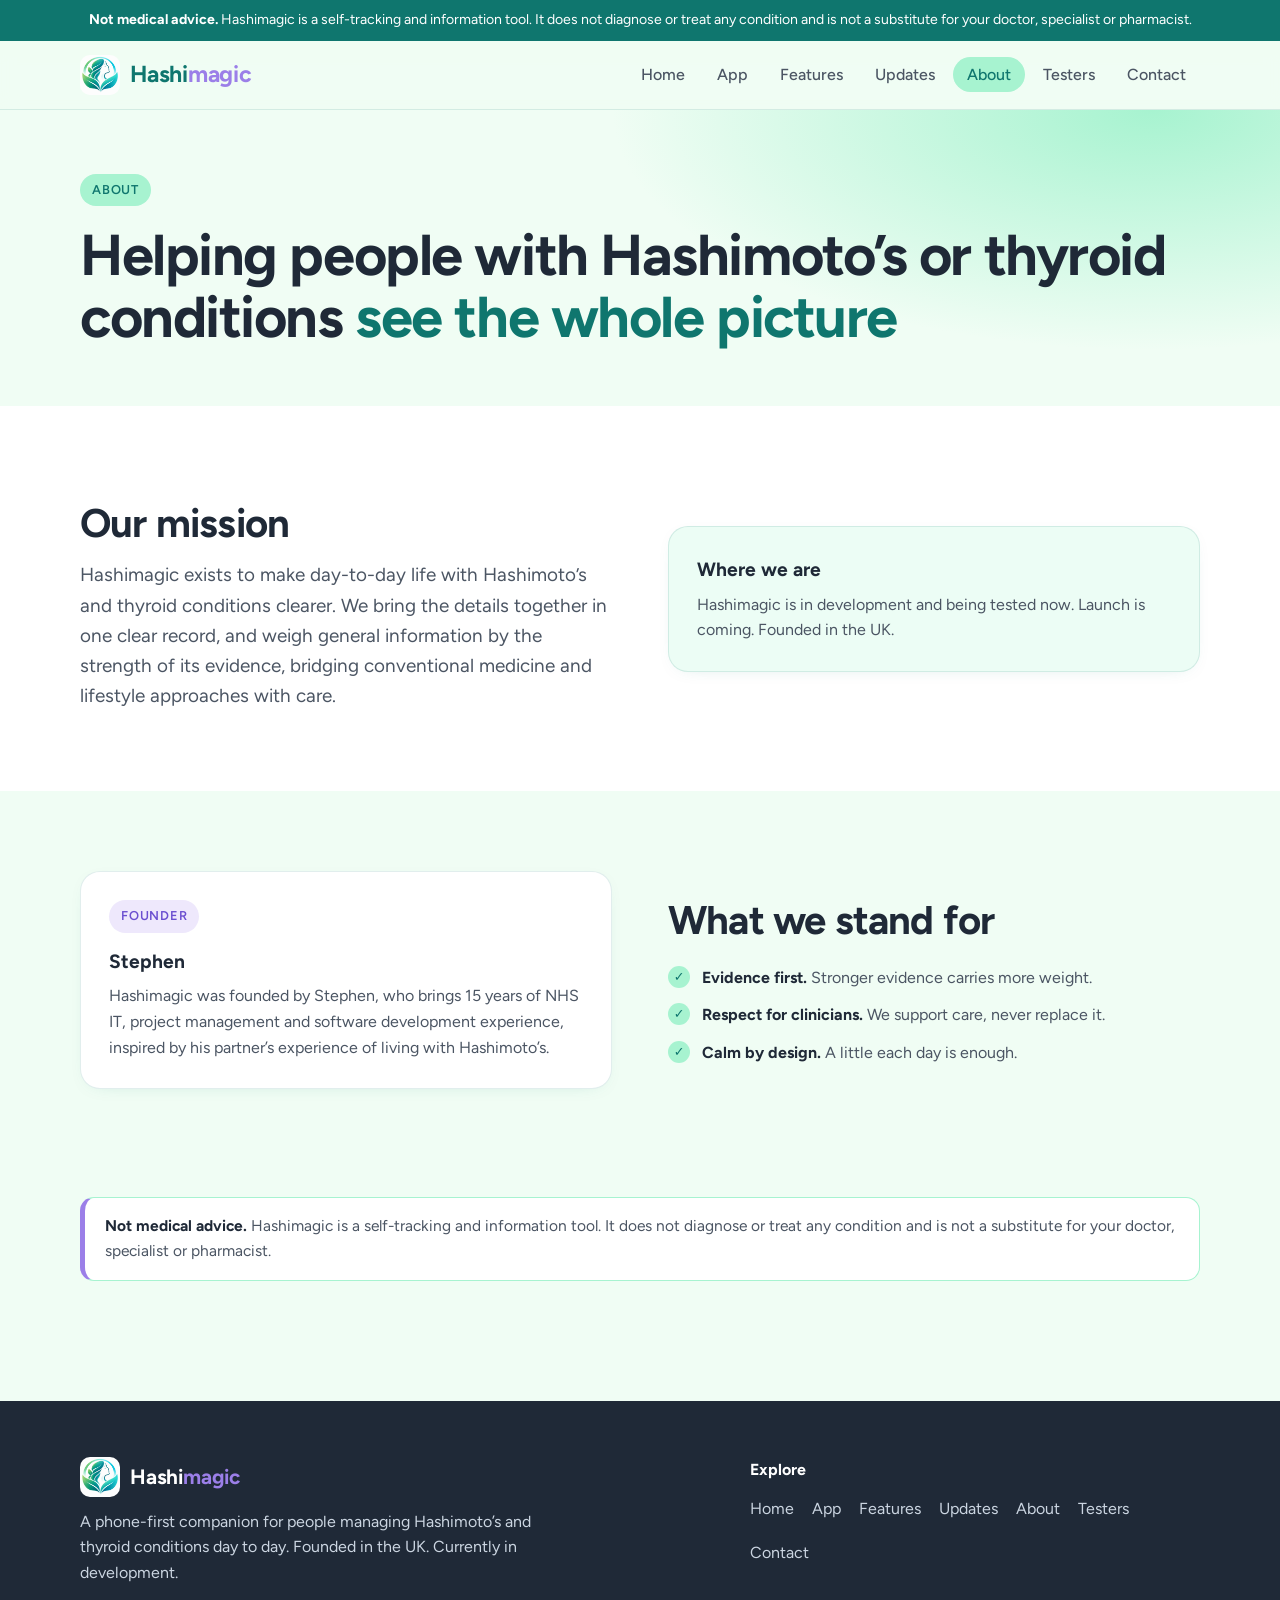
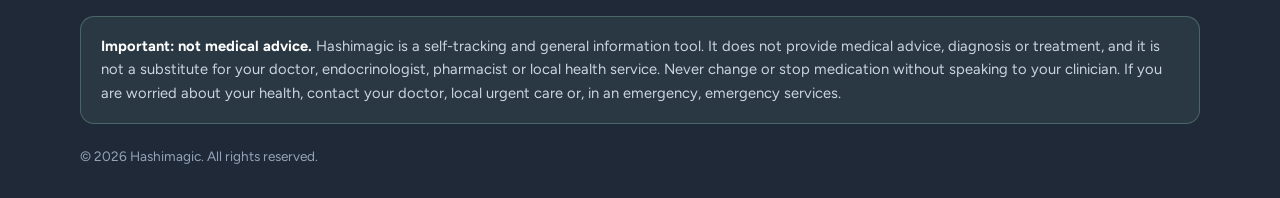
==== commit 883433ac: "Split Home into a short landing and a dedicated App page Move the beta download card, install guides" ====
--- a/about.html
+++ b/about.html
@@ -5,7 +5,7 @@
 <div class="notice"><strong>Not medical advice.</strong> Hashimagic is a self-tracking and information tool. It does not diagnose or treat any condition and is not a substitute for your doctor, specialist or pharmacist.</div>
 <header><div class="wrap nav"><a class="brand" href="index.html"><img src="img/hashimagic-mark.png" alt="Hashimagic logo"><span class="wm"><span class="wm-h">Hash</span><span class="wm-i">i</span><span class="wm-m">magic</span></span></a>
 <button class="menu-btn" aria-label="Menu" onclick="document.querySelector('.links').classList.toggle('open')">Menu</button>
-<ul class="links"><li><a href="index.html">Home</a></li><li><a href="features.html">Features</a></li><li><a href="about.html" class=on>About</a></li><li><a href="updates.html">Updates</a></li><li><a href="become-a-tester.html">Testers</a></li><li><a href="contact.html">Contact</a></li></ul></div></header>
+<ul class="links"><li><a href="index.html">Home</a></li><li><a href="app.html">App</a></li><li><a href="features.html">Features</a></li><li><a href="updates.html">Updates</a></li><li><a href="about.html" class=on>About</a></li><li><a href="become-a-tester.html">Testers</a></li><li><a href="contact.html">Contact</a></li></ul></div></header>
 <main>
 <section class="page-hero"><div class="wrap"><span class="pill">About</span><h1>Helping people with Hashimoto&rsquo;s or thyroid conditions <em>see the whole picture</em></h1></div></section>
 <section class="alt"><div class="wrap grid2"><div><h2>Our mission</h2><p class="lead">Hashimagic exists to make day-to-day life with Hashimoto&rsquo;s and thyroid conditions clearer. We bring the details together in one clear record, and weigh general information by the strength of its evidence, bridging conventional medicine and lifestyle approaches with care.</p></div>
@@ -15,6 +15,6 @@
 <section style="padding-top:0"><div class="wrap"><div class="disclaimer"><strong>Not medical advice.</strong> Hashimagic is a self-tracking and information tool. It does not diagnose or treat any condition and is not a substitute for your doctor, specialist or pharmacist.</div></div></section></main>
 <footer><div class="wrap"><div class="fgrid"><div><a class="brand" href="index.html"><img src="img/hashimagic-mark.png" alt=""><span class="wm"><span class="wm-h">Hash</span><span class="wm-i">i</span><span class="wm-m">magic</span></span></a>
 <p style="margin-top:12px;max-width:30em">A phone-first companion for people managing Hashimoto&rsquo;s and thyroid conditions day to day. Founded in the UK. Currently in development.</p></div>
-<div><strong style="color:#fff">Explore</strong><ul class="flinks"><li><a href="index.html">Home</a></li><li><a href="features.html">Features</a></li><li><a href="about.html">About</a></li><li><a href="updates.html">Updates</a></li><li><a href="become-a-tester.html">Testers</a></li><li><a href="contact.html">Contact</a></li></ul></div></div>
+<div><strong style="color:#fff">Explore</strong><ul class="flinks"><li><a href="index.html">Home</a></li><li><a href="app.html">App</a></li><li><a href="features.html">Features</a></li><li><a href="updates.html">Updates</a></li><li><a href="about.html">About</a></li><li><a href="become-a-tester.html">Testers</a></li><li><a href="contact.html">Contact</a></li></ul></div></div>
 <div class="fdisc"><strong>Important: not medical advice.</strong> Hashimagic is a self-tracking and general information tool. It does not provide medical advice, diagnosis or treatment, and it is not a substitute for your doctor, endocrinologist, pharmacist or local health service. Never change or stop medication without speaking to your clinician. If you are worried about your health, contact your doctor, local urgent care or, in an emergency, emergency services.</div>
 <p class="copy">&copy; 2026 Hashimagic. All rights reserved.</p></div></footer></body></html>
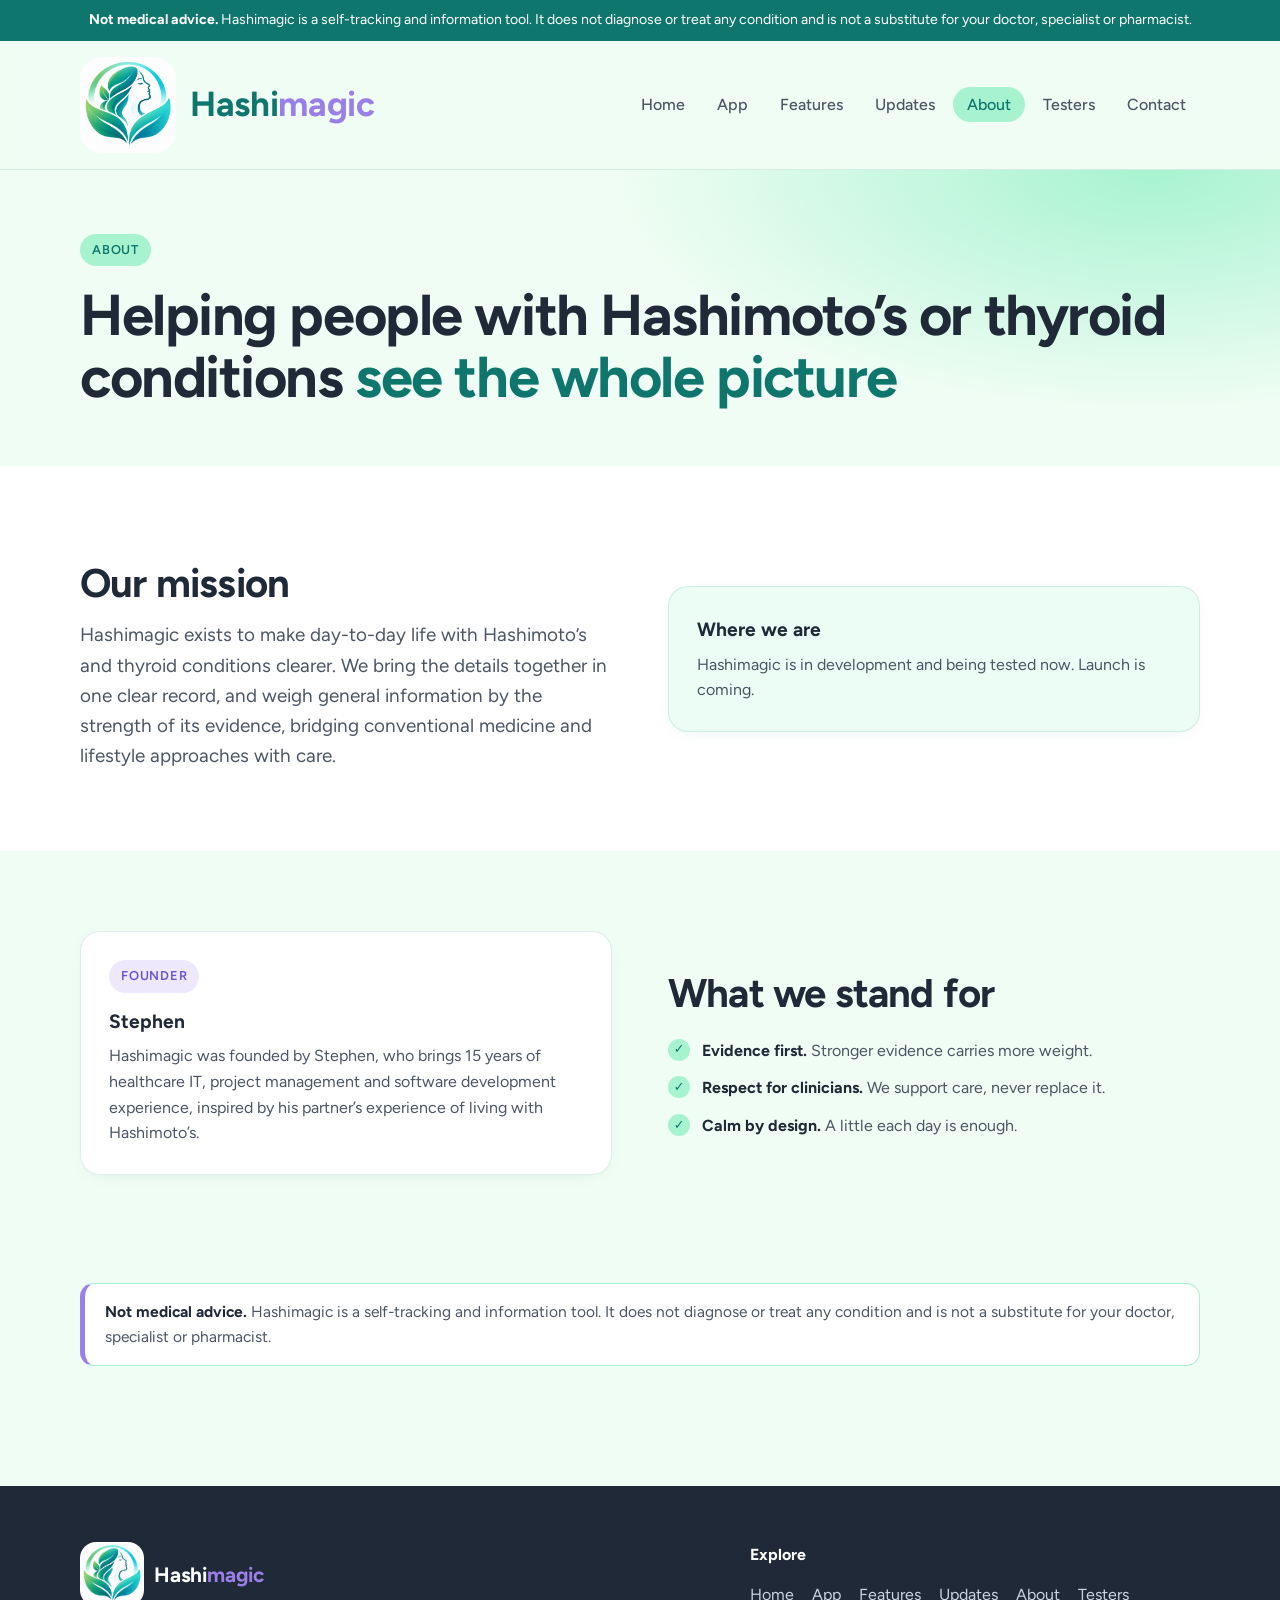
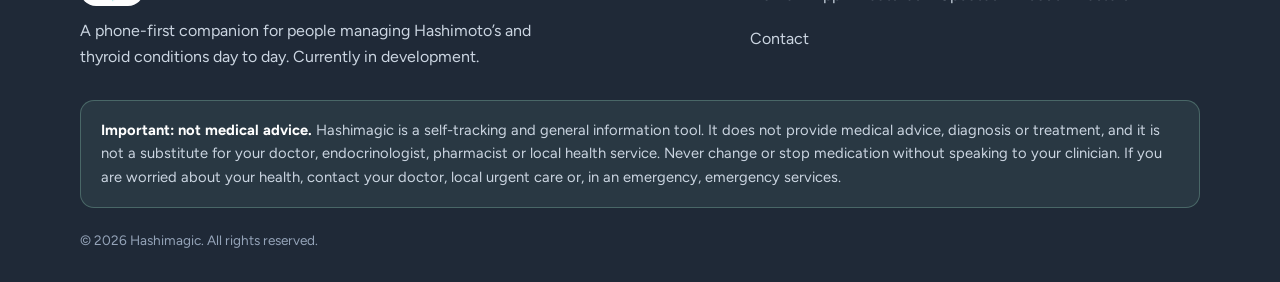
==== commit 9974859f: "Make site wording worldwide ready Label UK NHS and NICE as UK sources and name the WHO alongside, sw" ====
--- a/about.html
+++ b/about.html
@@ -9,12 +9,12 @@
 <main>
 <section class="page-hero"><div class="wrap"><span class="pill">About</span><h1>Helping people with Hashimoto&rsquo;s or thyroid conditions <em>see the whole picture</em></h1></div></section>
 <section class="alt"><div class="wrap grid2"><div><h2>Our mission</h2><p class="lead">Hashimagic exists to make day-to-day life with Hashimoto&rsquo;s and thyroid conditions clearer. We bring the details together in one clear record, and weigh general information by the strength of its evidence, bridging conventional medicine and lifestyle approaches with care.</p></div>
-<div class="card"><h3>Where we are</h3><p>Hashimagic is in development and being tested now. Launch is coming. Founded in the UK.</p></div></div></section>
-<section><div class="wrap grid2"><div class="card"><span class="pill ins">Founder</span><h3 style="margin-top:14px">Stephen</h3><p>Hashimagic was founded by Stephen, who brings 15 years of NHS IT, project management and software development experience, inspired by his partner&rsquo;s experience of living with Hashimoto&rsquo;s.</p></div>
+<div class="card"><h3>Where we are</h3><p>Hashimagic is in development and being tested now. Launch is coming.</p></div></div></section>
+<section><div class="wrap grid2"><div class="card"><span class="pill ins">Founder</span><h3 style="margin-top:14px">Stephen</h3><p>Hashimagic was founded by Stephen, who brings 15 years of healthcare IT, project management and software development experience, inspired by his partner&rsquo;s experience of living with Hashimoto&rsquo;s.</p></div>
 <div><h2>What we stand for</h2><ul class="ticks"><li><strong>Evidence first.</strong> Stronger evidence carries more weight.</li><li><strong>Respect for clinicians.</strong> We support care, never replace it.</li><li><strong>Calm by design.</strong> A little each day is enough.</li></ul></div></div></section>
 <section style="padding-top:0"><div class="wrap"><div class="disclaimer"><strong>Not medical advice.</strong> Hashimagic is a self-tracking and information tool. It does not diagnose or treat any condition and is not a substitute for your doctor, specialist or pharmacist.</div></div></section></main>
 <footer><div class="wrap"><div class="fgrid"><div><a class="brand" href="index.html"><img src="img/hashimagic-mark.png" alt=""><span class="wm"><span class="wm-h">Hash</span><span class="wm-i">i</span><span class="wm-m">magic</span></span></a>
-<p style="margin-top:12px;max-width:30em">A phone-first companion for people managing Hashimoto&rsquo;s and thyroid conditions day to day. Founded in the UK. Currently in development.</p></div>
+<p style="margin-top:12px;max-width:30em">A phone-first companion for people managing Hashimoto&rsquo;s and thyroid conditions day to day. Currently in development.</p></div>
 <div><strong style="color:#fff">Explore</strong><ul class="flinks"><li><a href="index.html">Home</a></li><li><a href="app.html">App</a></li><li><a href="features.html">Features</a></li><li><a href="updates.html">Updates</a></li><li><a href="about.html">About</a></li><li><a href="become-a-tester.html">Testers</a></li><li><a href="contact.html">Contact</a></li></ul></div></div>
 <div class="fdisc"><strong>Important: not medical advice.</strong> Hashimagic is a self-tracking and general information tool. It does not provide medical advice, diagnosis or treatment, and it is not a substitute for your doctor, endocrinologist, pharmacist or local health service. Never change or stop medication without speaking to your clinician. If you are worried about your health, contact your doctor, local urgent care or, in an emergency, emergency services.</div>
 <p class="copy">&copy; 2026 Hashimagic. All rights reserved.</p></div></footer></body></html>
--- a/styles.css
+++ b/styles.css
@@ -6,23 +6,30 @@
 .notice{background:var(--primary);color:#fff;font-size:.88rem;text-align:center;padding:9px 16px}
 .notice strong{font-weight:700}
 header{position:sticky;top:0;z-index:20;background:rgba(240,253,244,.92);backdrop-filter:blur(10px);border-bottom:1px solid rgba(15,118,110,.12)}
-.nav{display:flex;align-items:center;justify-content:space-between;height:68px}
-.brand{display:flex;align-items:center;gap:10px;text-decoration:none;font-weight:700;font-size:1.45rem;letter-spacing:-.01em}
-.brand img{width:40px;height:40px;border-radius:10px}
+.nav{display:flex;align-items:center;justify-content:space-between;height:128px;gap:12px;flex-wrap:nowrap}
+.brand{display:flex;align-items:center;gap:14px;text-decoration:none;font-weight:700;font-size:2.175rem;letter-spacing:-.01em;min-width:0;flex:1 1 auto}
+.brand img{width:96px;height:96px;border-radius:22px;flex-shrink:0}
+.brand .wm{white-space:nowrap;overflow:hidden;text-overflow:ellipsis}
 .wm-h{color:#0F766E}.wm-i{color:#0F766E}.wm-m{color:#9B7FE8}
 .links{display:flex;gap:4px;list-style:none;padding:0}
 .links a{text-decoration:none;color:var(--muted);font-weight:500;padding:8px 14px;border-radius:999px}
 .links a:hover{color:var(--primary);background:var(--surface)}
 .links a.on{color:var(--primary);background:var(--mint)}
-.menu-btn{display:none;background:none;border:1px solid rgba(15,118,110,.25);border-radius:10px;padding:8px 12px;font:inherit;color:var(--primary);font-weight:600}
-@media(max-width:820px){.menu-btn{display:block}.links{display:none;position:absolute;top:68px;left:0;right:0;flex-direction:column;background:var(--bg);padding:10px 20px 18px;border-bottom:1px solid rgba(15,118,110,.12)}.links.open{display:flex}.links a{display:block;padding:12px 14px}}
+.menu-btn{display:none;background:none;border:1px solid rgba(15,118,110,.25);border-radius:10px;padding:8px 12px;font:inherit;color:var(--primary);font-weight:600;flex-shrink:0;white-space:nowrap}
+@media(max-width:820px){.menu-btn{display:block}.links{display:none;position:absolute;top:128px;left:0;right:0;flex-direction:column;background:var(--bg);padding:10px 20px 18px;border-bottom:1px solid rgba(15,118,110,.12)}.links.open{display:flex}.links a{display:block;padding:12px 14px}}
+@media(max-width:400px){
+.wrap{padding-left:14px;padding-right:14px}
+.brand{gap:10px}
+.menu-btn{padding:8px 10px}
+}
+
 .btn{display:inline-block;background:var(--primary);color:#fff;text-decoration:none;font-weight:600;padding:14px 26px;border-radius:14px;box-shadow:var(--shadow)}
 .btn:hover{background:var(--primary-dk)}
 .btn.ghost{background:transparent;color:var(--primary);box-shadow:none;border:1.5px solid var(--primary)}
 .pill{display:inline-block;background:var(--mint);color:var(--primary);font-weight:600;font-size:.8rem;letter-spacing:.06em;text-transform:uppercase;padding:6px 12px;border-radius:999px}
 .pill.ins{background:#EEE8FC;color:#6b4fd0}
 .hero{padding:64px 0 56px;background:radial-gradient(1100px 500px at 85% 0%,var(--mint) 0,transparent 60%),radial-gradient(700px 400px at 0% 100%,#EEE8FC 0,transparent 60%)}
-.hero-grid{display:grid;grid-template-columns:1.1fr .9fr;gap:48px;align-items:center}
+.hero-grid{display:grid;grid-template-columns:1.1fr .9fr;gap:48px;align-items:start}
 h1{font-size:clamp(2.2rem,5vw,3.6rem);line-height:1.08;letter-spacing:-.025em;margin:18px 0}
 h1 em{font-style:normal;color:var(--primary)}
 h2{font-size:clamp(1.7rem,3.4vw,2.5rem);line-height:1.15;letter-spacing:-.02em;margin:14px 0 14px}
@@ -34,6 +41,20 @@
 .phone img{border-radius:26px}
 .phones .phone:nth-child(2){margin-top:60px}
 @media(max-width:900px){.hero-grid{grid-template-columns:1fr}.phone{width:46%;max-width:230px}}
+.hero-copy{max-width:40em}
+.hero-visual{margin:0;justify-self:center;width:100%;max-width:420px}
+.hero-visual picture,.hero-visual img{display:block;width:100%;height:auto;border-radius:28px;box-shadow:0 28px 60px -28px rgba(15,118,110,.45)}
+.hero-note{grid-column:1 / -1;max-width:40em;margin-inline:auto;width:100%;text-align:center}.hero-note .disclaimer{text-align:center}
+@media(max-width:900px){
+.hero-note{max-width:none}
+}
+@media(max-width:900px){
+.hero{padding:48px 0 40px}
+.hero-grid{gap:28px}
+.hero-visual{max-width:300px;margin:12px auto 0;justify-self:center}
+.hero-visual img{border-radius:22px}
+}
+
 section{padding:80px 0}
 .alt{background:var(--white)}
 .center{text-align:center}.center .lead{margin:0 auto}
@@ -44,7 +65,14 @@
 @media(max-width:900px){.grid3,.grid2{grid-template-columns:1fr}.grid2{gap:32px}}
 .card{background:var(--white);border:1px solid rgba(15,118,110,.12);border-radius:var(--r);padding:28px;box-shadow:0 4px 20px -14px rgba(15,118,110,.35)}
 .alt .card{background:var(--surface)}
-.ico{width:48px;height:48px;border-radius:14px;background:var(--mint);display:grid;place-items:center;margin-bottom:16px;color:var(--primary);font-weight:700;font-size:1.3rem}.ico-svg{width:24px;height:24px;display:block}
+.ico{width:40px;height:40px;border-radius:12px;background:var(--mint);display:grid;place-items:center;margin-bottom:16px;color:var(--primary);font-weight:700;font-size:1.3rem;flex-shrink:0}
+.ico-svg{width:24px;height:24px;display:block}
+.ico-meds{background:rgba(37,99,235,.15);color:#2563eb}
+.ico-supps{background:rgba(22,163,74,.15);color:#16a34a}
+.ico-food{background:rgba(225,29,46,.15);color:#e11d2e}
+.ico-move{background:rgba(234,88,12,.15);color:#ea580c}
+.ico-mood{background:rgba(15,118,110,.15);color:#0f766e}
+.ico-weight{background:rgba(13,148,136,.15);color:#0d9488}
 .card p,.muted{color:var(--muted)}
 .chips{display:flex;flex-wrap:wrap;gap:10px;margin-top:24px}
 .chip{background:var(--surface);border:1px solid var(--mint);border-radius:999px;padding:8px 16px;font-weight:600;color:var(--primary)}
@@ -69,7 +97,7 @@
 .soon{max-width:640px;margin:0 auto;text-align:center;padding:40px 0 20px}
 .soon .card{margin-top:30px;text-align:left}
 footer{background:#1F2937;color:#cbd5e1;padding:56px 0 30px;margin-top:40px}
-footer .brand{font-size:1.3rem}footer .wm-h,footer .wm-i{color:#fff}
+footer .brand{font-size:1.3rem;flex:0 1 auto;gap:10px}footer .brand img{width:64px;height:64px;border-radius:16px}footer .wm-h,footer .wm-i{color:#fff}
 .fgrid{display:grid;grid-template-columns:1.4fr 1fr;gap:40px}
 @media(max-width:820px){.fgrid{grid-template-columns:1fr}}
 .flinks{display:flex;flex-wrap:wrap;gap:18px;list-style:none;padding:0;margin-top:14px}
@@ -105,6 +133,20 @@
 .tl-date{display:block;font-weight:700;color:var(--primary);font-size:.95rem;letter-spacing:.02em;margin-bottom:4px}
 .timeline p{margin:0;color:var(--muted);font-size:1.05rem}
 
+
+/* Tester free for life callout */
+.tester-benefit{max-width:640px;margin:0 auto 22px;background:var(--white);border:1px solid var(--mint);border-left:5px solid var(--insight);border-radius:14px;padding:20px 22px;box-shadow:0 4px 20px -14px rgba(155,127,232,.35)}
+.alt .tester-benefit{background:#F7F4FD}
+.tester-benefit-title{font-size:1.35rem;line-height:1.25;letter-spacing:-.015em;margin:0 0 8px;color:var(--text)}
+.tester-benefit-text{margin:0;color:var(--muted);font-size:1.05rem;max-width:36em}.tester-benefit-text + .tester-benefit-text{margin-top:10px}
+
+/* Home tester callout (compact, under How Hashimagic helps boxes) */
+.home-tester{margin-top:28px}
+.home-tester-card{max-width:720px;margin:0 auto;padding:18px 20px}
+.home-tester .tester-benefit-title{font-size:1.2rem;margin-bottom:6px}
+.home-tester .tester-benefit-text{font-size:1rem}
+.home-tester-cta{margin:14px 0 0}
+.home-tester-cta .btn{padding:12px 22px}
 /* Become a tester form */
 .tester-form{max-width:640px;margin:0 auto;background:var(--white);border:1px solid rgba(15,118,110,.12);border-radius:var(--r);padding:28px;box-shadow:0 4px 20px -14px rgba(15,118,110,.35)}
 .alt .tester-form{background:var(--surface)}
@@ -119,3 +161,18 @@
 .privacy-note{background:var(--white);border:1px solid var(--mint);border-radius:14px;padding:14px 16px;margin:8px 0 16px;color:var(--muted);font-size:.98rem}
 .mailto-note{margin:0 0 18px;color:var(--muted);font-size:.98rem}
 .tester-form .btn{border:none;cursor:pointer;font:inherit}
+.mission{padding:64px 0}
+.mission-grid{display:grid;grid-template-columns:1fr 1.15fr 1fr;gap:28px;align-items:stretch}
+.mission-photo{margin:0;border-radius:24px;overflow:hidden;height:100%;min-height:0}
+.mission-photo picture,.mission-photo img{display:block;width:100%;height:100%;object-fit:cover}
+.mission-panel{background:#F7F2EA;border-radius:24px;padding:40px 36px;display:flex;flex-direction:column;justify-content:center;box-shadow:0 8px 28px -22px rgba(31,41,55,.35)}
+.mission-panel h2{margin-top:16px}
+.mission-panel .lead{max-width:none;color:var(--muted)}
+@media(max-width:900px){
+.mission{padding:48px 0}
+.mission-grid{grid-template-columns:1fr 1fr;gap:14px}
+.mission-panel{grid-column:1 / -1;order:3;padding:28px 22px;border-radius:20px}
+.mission-photo{border-radius:18px;aspect-ratio:3/4;max-height:280px}
+.mission-photo:nth-of-type(1){order:1}
+.mission-photo:nth-of-type(2){order:2}
+}
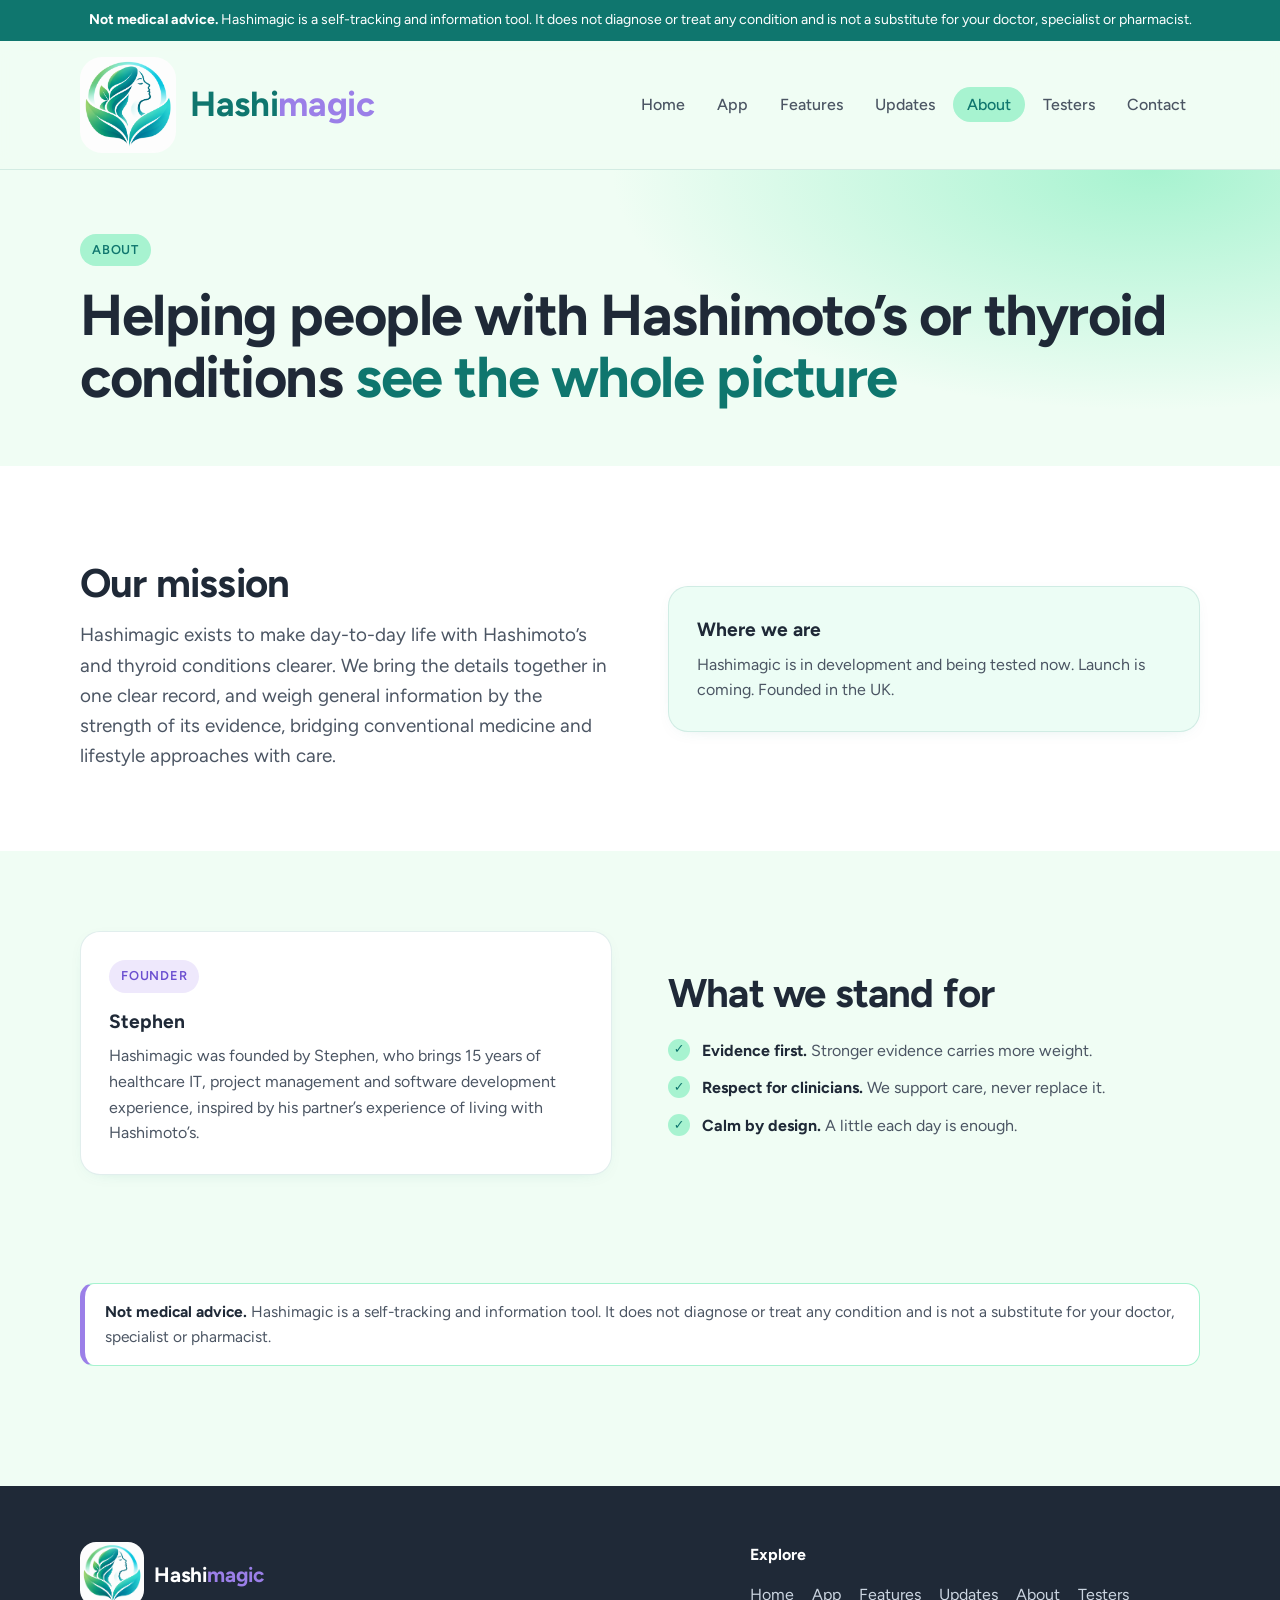
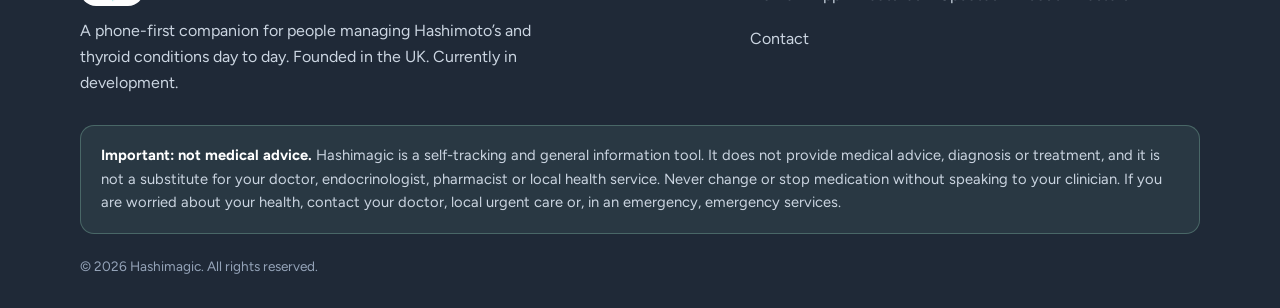
==== commit f89e37ed: "Apply Stephen worldwide wording decisions Use medication on Home, restore Founded in the UK on About" ====
--- a/about.html
+++ b/about.html
@@ -9,12 +9,12 @@
 <main>
 <section class="page-hero"><div class="wrap"><span class="pill">About</span><h1>Helping people with Hashimoto&rsquo;s or thyroid conditions <em>see the whole picture</em></h1></div></section>
 <section class="alt"><div class="wrap grid2"><div><h2>Our mission</h2><p class="lead">Hashimagic exists to make day-to-day life with Hashimoto&rsquo;s and thyroid conditions clearer. We bring the details together in one clear record, and weigh general information by the strength of its evidence, bridging conventional medicine and lifestyle approaches with care.</p></div>
-<div class="card"><h3>Where we are</h3><p>Hashimagic is in development and being tested now. Launch is coming.</p></div></div></section>
+<div class="card"><h3>Where we are</h3><p>Hashimagic is in development and being tested now. Launch is coming. Founded in the UK.</p></div></div></section>
 <section><div class="wrap grid2"><div class="card"><span class="pill ins">Founder</span><h3 style="margin-top:14px">Stephen</h3><p>Hashimagic was founded by Stephen, who brings 15 years of healthcare IT, project management and software development experience, inspired by his partner&rsquo;s experience of living with Hashimoto&rsquo;s.</p></div>
 <div><h2>What we stand for</h2><ul class="ticks"><li><strong>Evidence first.</strong> Stronger evidence carries more weight.</li><li><strong>Respect for clinicians.</strong> We support care, never replace it.</li><li><strong>Calm by design.</strong> A little each day is enough.</li></ul></div></div></section>
 <section style="padding-top:0"><div class="wrap"><div class="disclaimer"><strong>Not medical advice.</strong> Hashimagic is a self-tracking and information tool. It does not diagnose or treat any condition and is not a substitute for your doctor, specialist or pharmacist.</div></div></section></main>
 <footer><div class="wrap"><div class="fgrid"><div><a class="brand" href="index.html"><img src="img/hashimagic-mark.png" alt=""><span class="wm"><span class="wm-h">Hash</span><span class="wm-i">i</span><span class="wm-m">magic</span></span></a>
-<p style="margin-top:12px;max-width:30em">A phone-first companion for people managing Hashimoto&rsquo;s and thyroid conditions day to day. Currently in development.</p></div>
+<p style="margin-top:12px;max-width:30em">A phone-first companion for people managing Hashimoto&rsquo;s and thyroid conditions day to day. Founded in the UK. Currently in development.</p></div>
 <div><strong style="color:#fff">Explore</strong><ul class="flinks"><li><a href="index.html">Home</a></li><li><a href="app.html">App</a></li><li><a href="features.html">Features</a></li><li><a href="updates.html">Updates</a></li><li><a href="about.html">About</a></li><li><a href="become-a-tester.html">Testers</a></li><li><a href="contact.html">Contact</a></li></ul></div></div>
 <div class="fdisc"><strong>Important: not medical advice.</strong> Hashimagic is a self-tracking and general information tool. It does not provide medical advice, diagnosis or treatment, and it is not a substitute for your doctor, endocrinologist, pharmacist or local health service. Never change or stop medication without speaking to your clinician. If you are worried about your health, contact your doctor, local urgent care or, in an emergency, emergency services.</div>
 <p class="copy">&copy; 2026 Hashimagic. All rights reserved.</p></div></footer></body></html>
